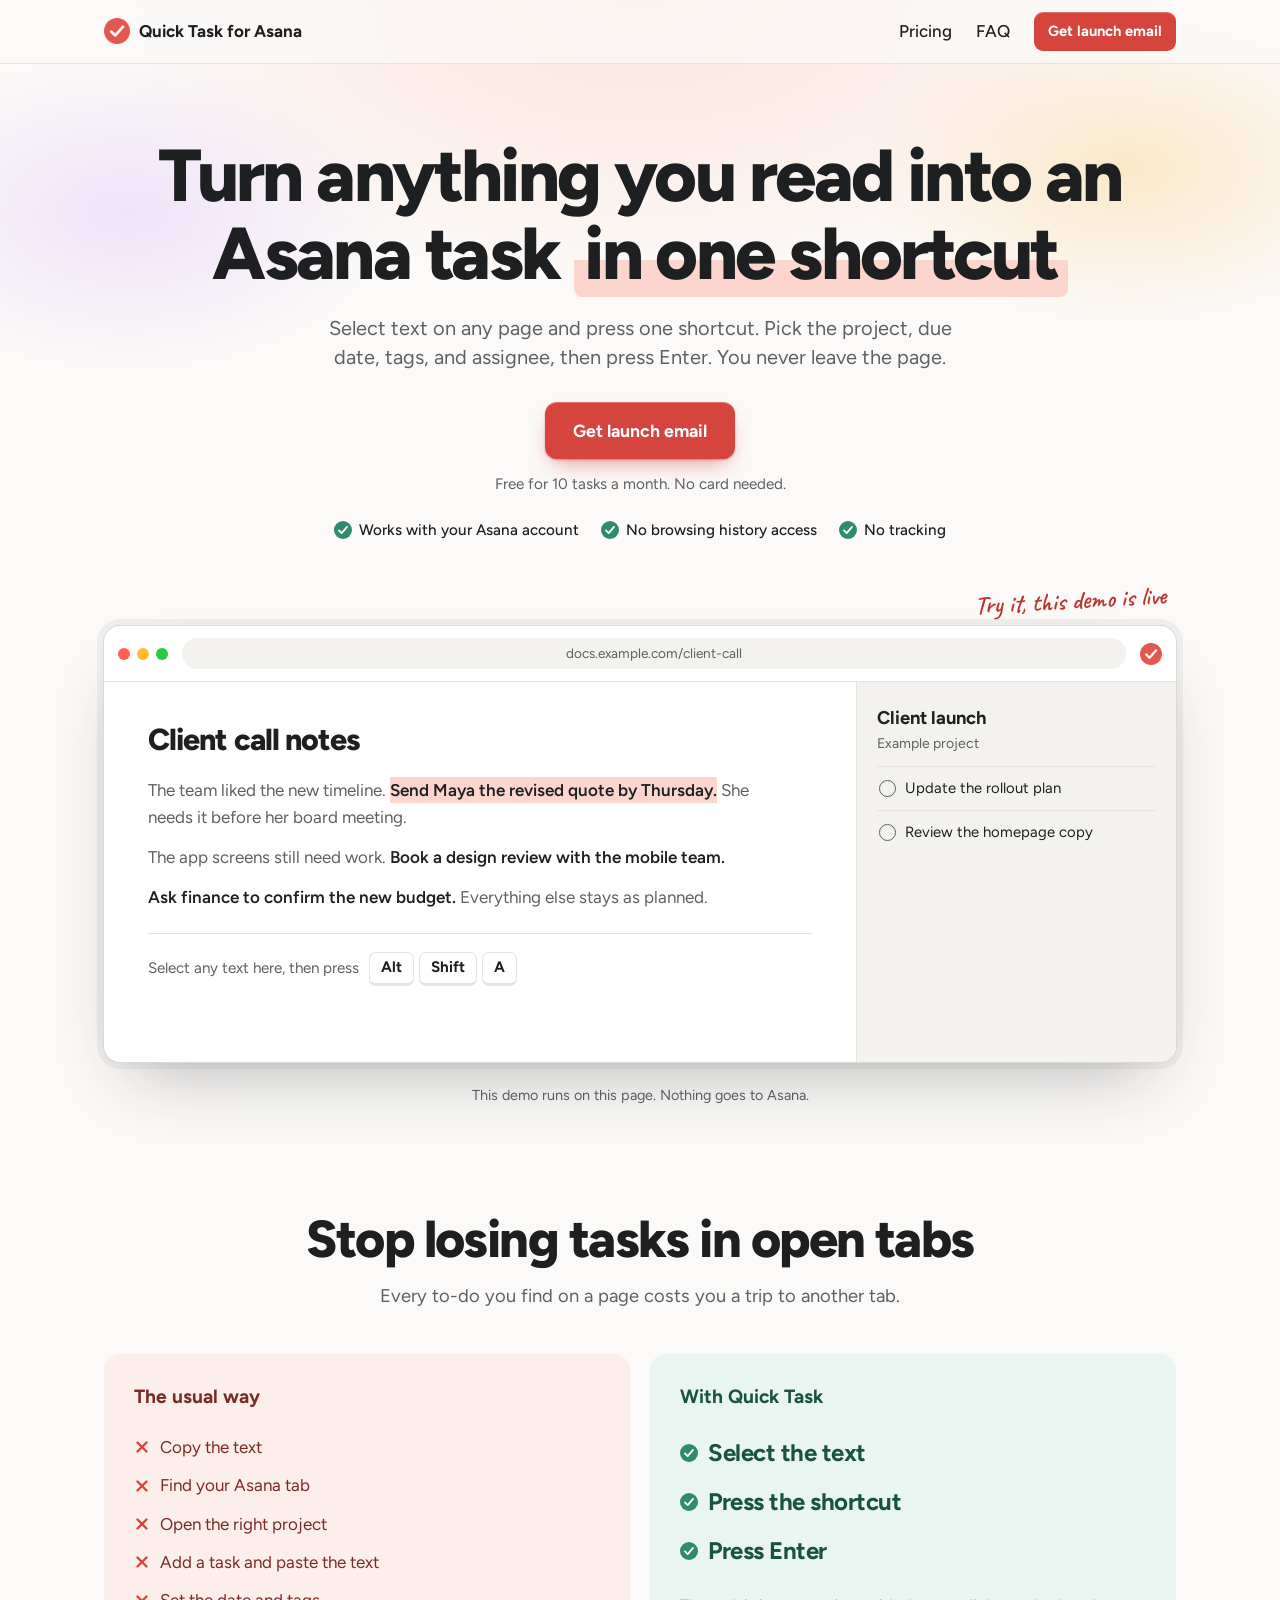
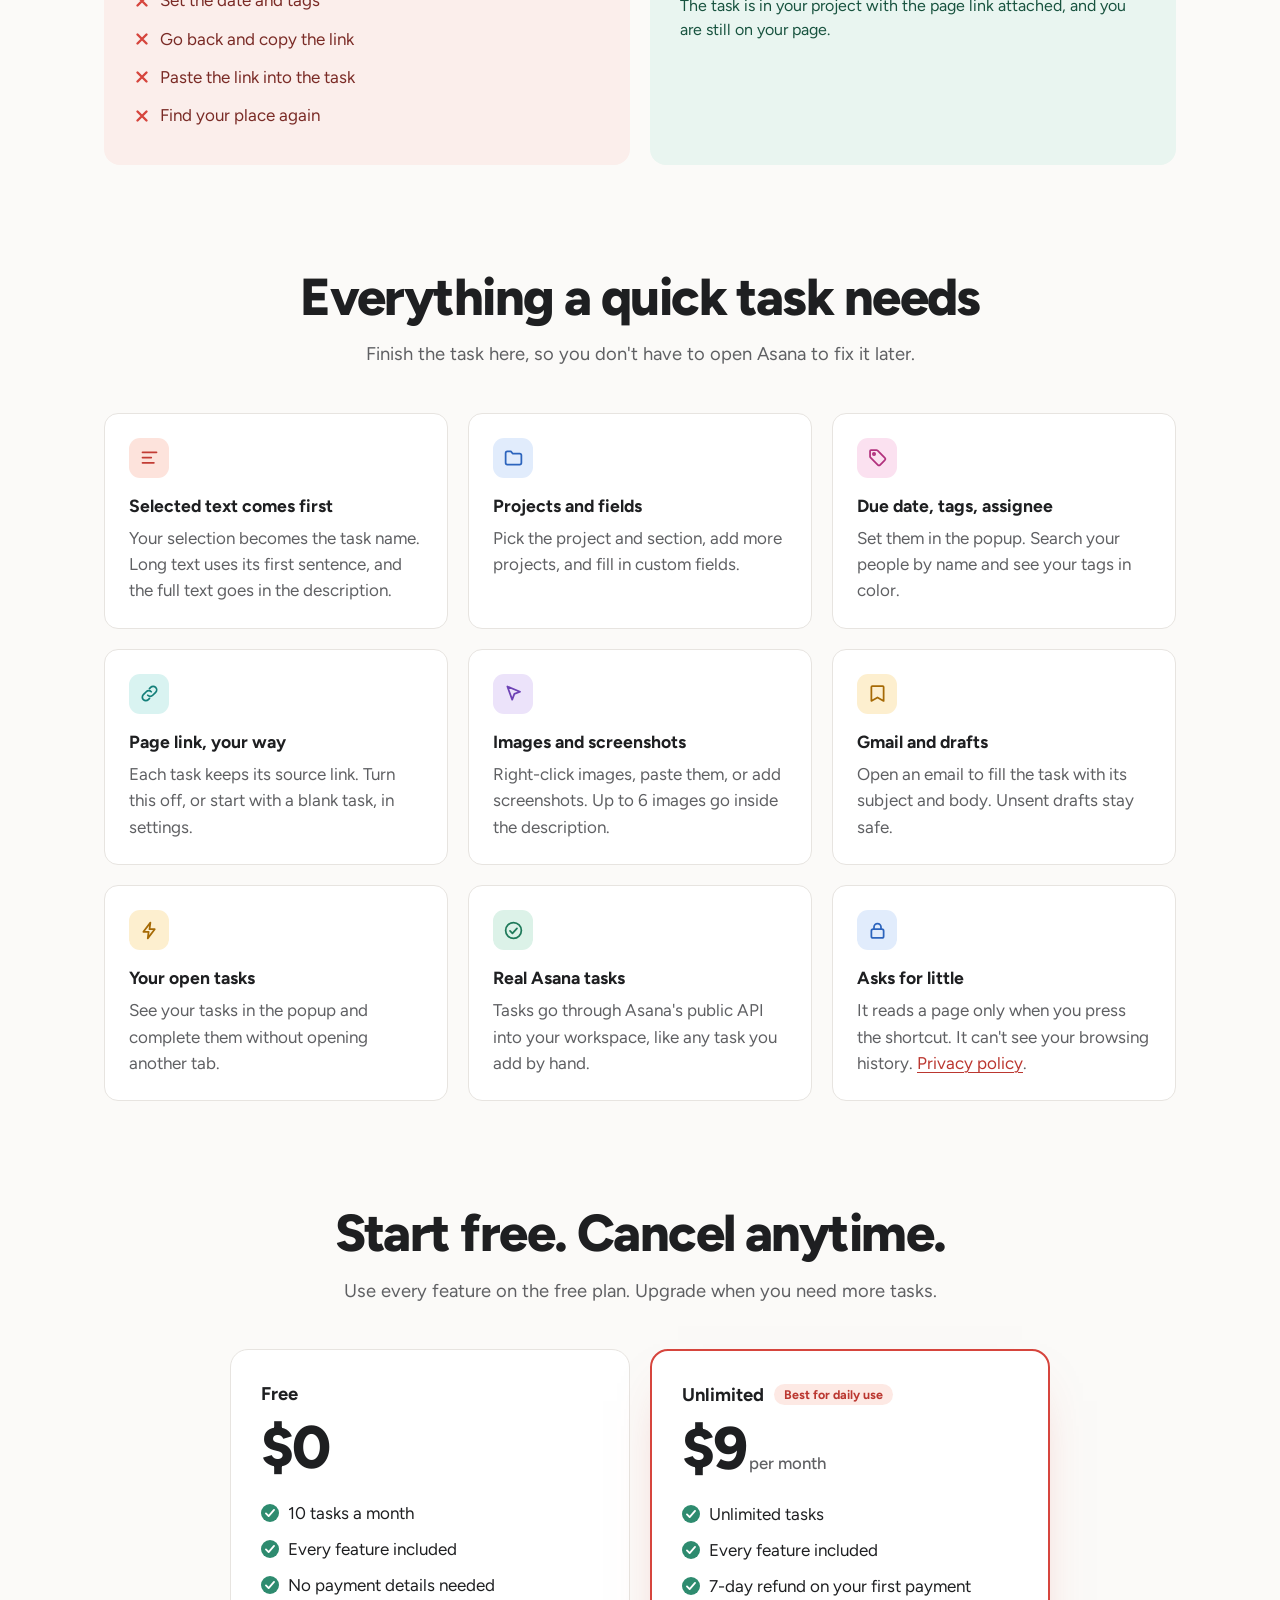
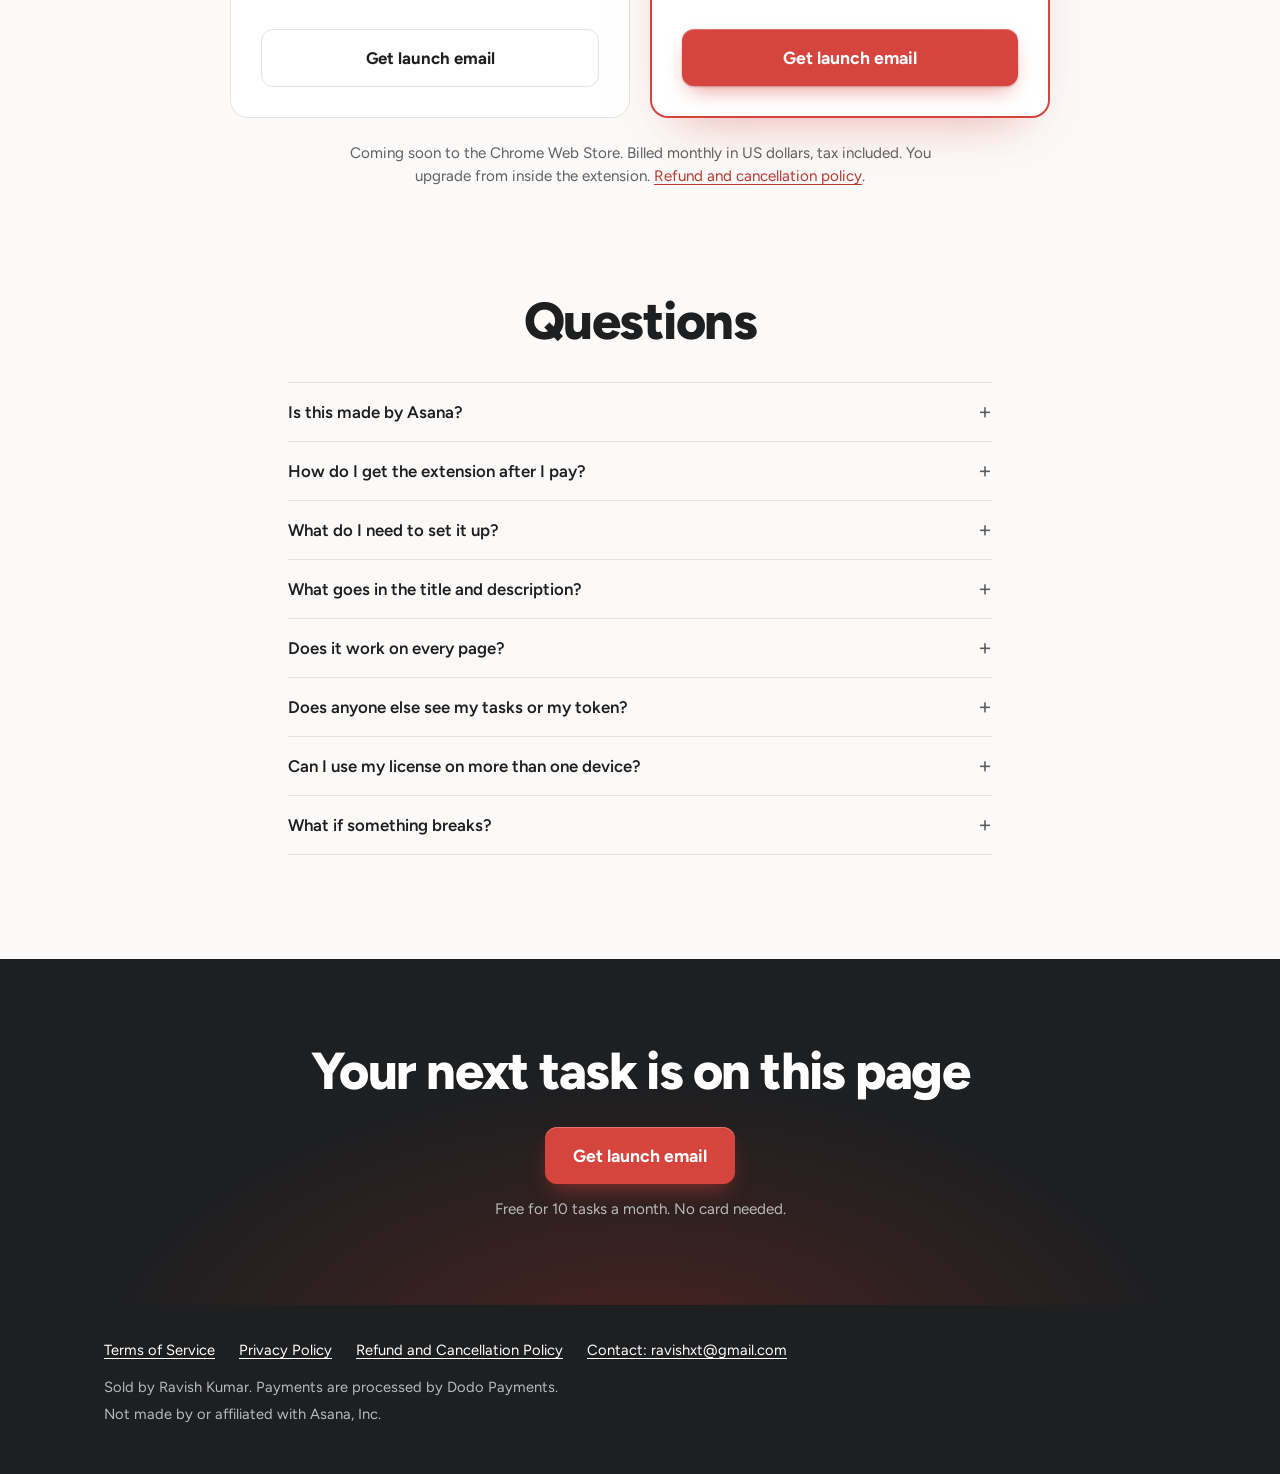
==== index.html @ 92d709a2 "feat: describe multiple images on site" ====
<!doctype html>
<html lang="en">
<head>
  <meta charset="utf-8">
  <meta name="viewport" content="width=device-width, initial-scale=1">
  <title>Quick Task for Asana</title>
  <meta name="description" content="A Chrome extension that turns selected text on any page into an Asana task with project, due date, tags, and assignee. Free for 10 tasks a month, or $9/month for unlimited tasks.">
  <link rel="icon" href="icon.png">
  <link rel="stylesheet" href="site.css">
</head>
<body>
  <svg width="0" height="0" style="position:absolute" aria-hidden="true">
    <symbol id="tick" viewBox="0 0 20 20"><circle cx="10" cy="10" r="10" fill="currentColor"/><path d="M5.5 10.5l3 3 6-7" fill="none" stroke="#fff" stroke-width="2" stroke-linecap="round" stroke-linejoin="round"/></symbol>
    <symbol id="cross" viewBox="0 0 16 16"><path d="M3.5 3.5l9 9m0-9l-9 9" fill="none" stroke="currentColor" stroke-width="2.4" stroke-linecap="round"/></symbol>
    <symbol id="c-text" viewBox="0 0 24 24"><path d="M4 6h16M4 12h10M4 18h13"/></symbol>
    <symbol id="c-folder" viewBox="0 0 24 24"><path d="M3 7a2 2 0 0 1 2-2h4l2 2.500h8a2 2 0 0 1 2 2V18a2 2 0 0 1-2 2H5a2 2 0 0 1-2-2z"/></symbol>
    <symbol id="c-tag" viewBox="0 0 24 24"><path d="M3.5 4.500v6.300c0 .5.2 1 .6 1.400l8.2 8.200a2 2 0 0 0 2.8 0l5.3-5.300a2 2 0 0 0 0-2.800l-8.2-8.200c-.4-.4-.9-.6-1.4-.6H4.500a1 1 0 0 0-1 1z"/><circle cx="8" cy="8" r="1.3"/></symbol>
    <symbol id="c-link" viewBox="0 0 24 24"><path d="M10 14a4 4 0 0 0 5.7 0l3.3-3.300A4 4 0 0 0 13.3 5L12 6.3"/><path d="M14 10a4 4 0 0 0-5.7 0L5 13.300A4 4 0 0 0 10.7 19L12 17.7"/></symbol>
    <symbol id="c-pointer" viewBox="0 0 24 24"><path d="M5 4l5.5 15 2.5-6.500L19.5 10z"/></symbol>
    <symbol id="c-save" viewBox="0 0 24 24"><path d="M6 3.500h12a1 1 0 0 1 1 1v16l-7-4-7 4v-16a1 1 0 0 1 1-1z"/></symbol>
    <symbol id="c-bolt" viewBox="0 0 24 24"><path d="M13 3L5 13.500h6L10 21l8-10.500h-6z"/></symbol>
    <symbol id="c-check" viewBox="0 0 24 24"><circle cx="12" cy="12" r="9"/><path d="M8 12.500l2.8 2.800L16 9.5"/></symbol>
    <symbol id="c-lock" viewBox="0 0 24 24"><rect x="5" y="10.5" width="14" height="10" rx="2"/><path d="M8 10.500V8a4 4 0 0 1 8 0v2.5"/></symbol>
  </svg>

  <div class="nav-bar">
    <header class="wrap top">
      <a class="brand" href="index.html"><img src="icon.png" alt="">Quick Task for Asana</a>
      <nav>
        <a href="#pricing">Pricing</a>
        <a href="#questions">FAQ</a>
        <a class="cta cta-small" href="mailto:ravishxt@gmail.com?subject=Tell%20me%20when%20Quick%20Task%20launches">Get launch email</a>
      </nav>
    </header>
  </div>

  <main>
    <section class="wrap hero">
      <h1>Turn anything you read into an Asana task <mark>in one shortcut</mark></h1>
      <p class="lead">Select text on any page and press one shortcut. Pick the project, due date, tags, and assignee, then press Enter. You never leave the page.</p>
      <a class="cta" href="mailto:ravishxt@gmail.com?subject=Tell%20me%20when%20Quick%20Task%20launches">Get launch email</a>
      <p class="fine">Free for 10 tasks a month. No card needed.</p>
      <ul class="badges">
        <li><svg class="tick"><use href="#tick"/></svg>Works with your Asana account</li>
        <li><svg class="tick"><use href="#tick"/></svg>No browsing history access</li>
        <li><svg class="tick"><use href="#tick"/></svg>No tracking</li>
      </ul>
    </section>

    <section class="wrap stage" aria-label="Interactive demo">
      <p class="note">Try it, this demo is live</p>
      <div class="window">
        <div class="browser-bar">
          <div class="dots"><i></i><i></i><i></i></div>
          <div class="address">docs.example.com/client-call</div>
          <img src="icon.png" alt="">
        </div>

        <div class="split">
          <article class="doc" id="doc">
            <h2>Client call notes</h2>
            <p>The team liked the new timeline. <span class="line">Send Maya the revised quote by Thursday.</span> She needs it before her board meeting.</p>
            <p>The app screens still need work. <span class="line">Book a design review with the mobile team.</span></p>
            <p><span class="line">Ask finance to confirm the new budget.</span> Everything else stays as planned.</p>
            <div class="try">
              <span id="hint">Select any text here, then press</span>
              <button class="keys nudge" id="keys" type="button" aria-label="Press the shortcut">
                <kbd id="alt-key">Option</kbd><kbd>Shift</kbd><kbd>A</kbd>
              </button>
            </div>
          </article>

          <aside class="project">
            <h2>Client launch</h2>
            <p>Example project</p>
            <ul id="tasks">
              <li>Update the rollout plan</li>
              <li>Review the homepage copy</li>
            </ul>
          </aside>
        </div>

        <div class="popup" id="popup" hidden>
          <form id="form">
            <div class="popup-head"><img src="icon.png" alt="" width="16" height="16">New task</div>
            <input id="task" required autocomplete="off" aria-label="Task name">
            <dl class="fields">
              <div><dt>Assignee</dt><dd class="who"><span class="face">RK</span>Me</dd></div>
              <div><dt>Due date</dt><dd>Thursday</dd></div>
              <div><dt>Project</dt><dd>Client launch</dd></div>
              <div><dt>Tags</dt><dd class="tagged"><span class="pill">Follow up</span></dd></div>
            </dl>
            <div class="popup-foot">
              <p class="left" id="left">10 free tasks left</p>
              <button class="create" id="create">Create task</button>
            </div>
          </form>
          <p class="created" id="created" role="status" hidden>Task created</p>
        </div>
      </div>
      <p class="caption">This demo runs on this page. Nothing goes to Asana.</p>
    </section>

    <section class="wrap block">
      <h2 class="title">Stop losing tasks in open tabs</h2>
      <p class="sub">Every to-do you find on a page costs you a trip to another tab.</p>
      <div class="ways">
        <div class="way way-slow">
          <h3>The usual way</h3>
          <ol>
            <li><svg class="cross"><use href="#cross"/></svg>Copy the text</li>
            <li><svg class="cross"><use href="#cross"/></svg>Find your Asana tab</li>
            <li><svg class="cross"><use href="#cross"/></svg>Open the right project</li>
            <li><svg class="cross"><use href="#cross"/></svg>Add a task and paste the text</li>
            <li><svg class="cross"><use href="#cross"/></svg>Set the date and tags</li>
            <li><svg class="cross"><use href="#cross"/></svg>Go back and copy the link</li>
            <li><svg class="cross"><use href="#cross"/></svg>Paste the link into the task</li>
            <li><svg class="cross"><use href="#cross"/></svg>Find your place again</li>
          </ol>
        </div>
        <div class="way way-fast">
          <h3>With Quick Task</h3>
          <ol>
            <li><svg class="tick"><use href="#tick"/></svg>Select the text</li>
            <li><svg class="tick"><use href="#tick"/></svg>Press the shortcut</li>
            <li><svg class="tick"><use href="#tick"/></svg>Press Enter</li>
          </ol>
          <p class="result">The task is in your project with the page link attached, and you are still on your page.</p>
        </div>
      </div>
    </section>

    <section class="wrap block">
      <h2 class="title">Everything a quick task needs</h2>
      <p class="sub">Finish the task here, so you don't have to open Asana to fix it later.</p>
      <div class="grid">
        <div class="card"><span class="ico coral"><svg><use href="#c-text"/></svg></span><h3>Selected text comes first</h3><p>Your selection becomes the task name. Long text uses its first sentence, and the full text goes in the description.</p></div>
        <div class="card"><span class="ico blue"><svg><use href="#c-folder"/></svg></span><h3>Projects and fields</h3><p>Pick the project and section, add more projects, and fill in custom fields.</p></div>
        <div class="card"><span class="ico pink"><svg><use href="#c-tag"/></svg></span><h3>Due date, tags, assignee</h3><p>Set them in the popup. Search your people by name and see your tags in color.</p></div>
        <div class="card"><span class="ico teal"><svg><use href="#c-link"/></svg></span><h3>Page link, your way</h3><p>Each task keeps its source link. Turn this off, or start with a blank task, in settings.</p></div>
        <div class="card"><span class="ico purple"><svg><use href="#c-pointer"/></svg></span><h3>Images and screenshots</h3><p>Right-click images, paste them, or add screenshots. Up to 6 images go inside the description.</p></div>
        <div class="card"><span class="ico amber"><svg><use href="#c-save"/></svg></span><h3>Gmail and drafts</h3><p>Open an email to fill the task with its subject and body. Unsent drafts stay safe.</p></div>
        <div class="card"><span class="ico amber"><svg><use href="#c-bolt"/></svg></span><h3>Your open tasks</h3><p>See your tasks in the popup and complete them without opening another tab.</p></div>
        <div class="card"><span class="ico green"><svg><use href="#c-check"/></svg></span><h3>Real Asana tasks</h3><p>Tasks go through Asana's public API into your workspace, like any task you add by hand.</p></div>
        <div class="card"><span class="ico blue"><svg><use href="#c-lock"/></svg></span><h3>Asks for little</h3><p>It reads a page only when you press the shortcut. It can't see your browsing history. <a href="privacy.html">Privacy policy</a>.</p></div>
      </div>
    </section>

    <section class="wrap block" id="pricing">
      <h2 class="title">Start free. Cancel anytime.</h2>
      <p class="sub">Use every feature on the free plan. Upgrade when you need more tasks.</p>
      <div class="plans">
        <div class="plan">
          <h3>Free</h3>
          <p class="price">$0</p>
          <ul>
            <li><svg class="tick"><use href="#tick"/></svg>10 tasks a month</li>
            <li><svg class="tick"><use href="#tick"/></svg>Every feature included</li>
            <li><svg class="tick"><use href="#tick"/></svg>No payment details needed</li>
          </ul>
          <a class="ghost" href="mailto:ravishxt@gmail.com?subject=Tell%20me%20when%20Quick%20Task%20launches">Get launch email</a>
        </div>
        <div class="plan plan-paid">
          <h3>Unlimited<span class="badge">Best for daily use</span></h3>
          <p class="price">$9<small> per month</small></p>
          <ul>
            <li><svg class="tick"><use href="#tick"/></svg>Unlimited tasks</li>
            <li><svg class="tick"><use href="#tick"/></svg>Every feature included</li>
            <li><svg class="tick"><use href="#tick"/></svg>7-day refund on your first payment</li>
          </ul>
          <a class="cta" href="mailto:ravishxt@gmail.com?subject=Tell%20me%20when%20Quick%20Task%20launches">Get launch email</a>
        </div>
      </div>
      <p class="pricing-note">Coming soon to the Chrome Web Store. Billed monthly in US dollars, tax included. You upgrade from inside the extension. <a href="refund.html">Refund and cancellation policy</a>.</p>
    </section>

    <section class="wrap block" id="questions">
      <h2 class="title">Questions</h2>
      <div class="faq">
        <details>
          <summary>Is this made by Asana?</summary>
          <p>No. Quick Task for Asana is an independent product by Ravish Kumar. It is not made by or affiliated with Asana, Inc. It connects to your Asana account through Asana's public API.</p>
        </details>
        <details>
          <summary>How do I get the extension after I pay?</summary>
          <p>Install the extension from the Chrome Web Store first. After you pay, Dodo Payments sends a license key to your email. Paste it into the extension settings to unlock unlimited tasks.</p>
        </details>
        <details>
          <summary>What do I need to set it up?</summary>
          <p>Chrome 127 or later, or another Chromium browser such as Brave, and an Asana account. A setup page opens after you install. You create an Asana personal access token once and paste it there.</p>
        </details>
        <details>
          <summary>What goes in the title and description?</summary>
          <p>Selected text becomes the title. If it is long, the title is its first sentence or line, and the full text goes in the description with the page link. If nothing is selected, the title is the page title. You can edit everything before you save, or change this in settings.</p>
        </details>
        <details>
          <summary>Does it work on every page?</summary>
          <p>It works on most pages. Some apps, such as Google Docs, draw text in a way the extension cannot read. In these apps, the page title becomes the task name, and you can edit it before you save.</p>
        </details>
        <details>
          <summary>Does anyone else see my tasks or my token?</summary>
          <p>No. Your task details and token go straight from your browser to Asana. The developer never receives them. The token is encrypted in your browser, and you can revoke it in Asana at any time.</p>
        </details>
        <details>
          <summary>Can I use my license on more than one device?</summary>
          <p>Yes. One license is for one person, on up to 2 browsers. You can remove it from a browser in settings to free a slot. Please don't share your key with other people.</p>
        </details>
        <details>
          <summary>What if something breaks?</summary>
          <p>Email <a href="mailto:ravishxt@gmail.com">ravishxt@gmail.com</a>. A real person replies within 2 business days.</p>
        </details>
      </div>
    </section>

    <section class="closing">
      <div class="wrap">
        <h2 class="title">Your next task is on this page</h2>
        <a class="cta" href="mailto:ravishxt@gmail.com?subject=Tell%20me%20when%20Quick%20Task%20launches">Get launch email</a>
        <p class="fine">Free for 10 tasks a month. No card needed.</p>
      </div>
    </section>
  </main>

  <footer class="foot">
    <div class="wrap">
      <ul>
        <li><a href="terms.html">Terms of Service</a></li>
        <li><a href="privacy.html">Privacy Policy</a></li>
        <li><a href="refund.html">Refund and Cancellation Policy</a></li>
        <li><a href="mailto:ravishxt@gmail.com">Contact: ravishxt@gmail.com</a></li>
      </ul>
      <p>Sold by Ravish Kumar. Payments are processed by Dodo Payments.</p>
      <p>Not made by or affiliated with Asana, Inc.</p>
    </div>
  </footer>

  <script src="demo.js"></script>
</body>
</html>
---- site.css ----
@font-face {
  font-family: "Figtree";
  src: url("fonts/figtree-latin-wght-normal.woff2") format("woff2");
  font-weight: 300 900;
  font-display: swap;
}

@font-face {
  font-family: "Caveat";
  src: url("fonts/caveat-latin-wght-normal.woff2") format("woff2");
  font-weight: 400 700;
  font-display: swap;
}

:root {
  color-scheme: light;
  --coral: #d6453d;
  --coral-deep: #bb3730;
  --peach: #fde9e4;
  --select: #fcd5cd;
  --ink: #1e1f21;
  --muted: #5f6063;
  --paper: #fbfaf8;
  --tint: #f4f2ef;
  --line: #e7e4e0;
  --ok: #2e8b6f;
  --out: cubic-bezier(0.23, 1, 0.32, 1);
}

* { box-sizing: border-box; }

html { scroll-behavior: smooth; scroll-padding-top: 72px; }

body {
  margin: 0;
  background: var(--paper);
  color: var(--ink);
  font: 400 17px/1.55 "Figtree", system-ui, sans-serif;
}

a { color: var(--coral-deep); text-underline-offset: 3px; }
a:focus-visible, button:focus-visible, summary:focus-visible, input:focus-visible {
  outline: 2px solid var(--coral);
  outline-offset: 2px;
}

.wrap { max-width: 1120px; margin: 0 auto; padding-inline: 24px; }

/* Header */
.nav-bar { position: sticky; top: 0; z-index: 5; border-bottom: 1px solid var(--line); background: rgb(251 250 248 / 0.88); backdrop-filter: blur(10px); }
.top { display: flex; align-items: center; justify-content: space-between; gap: 16px; padding-block: 12px; }
.brand { display: flex; align-items: center; gap: 9px; color: inherit; font-weight: 700; text-decoration: none; white-space: nowrap; }
.brand img { width: 26px; height: 26px; }
.top nav { display: flex; align-items: center; gap: 24px; }
.top nav a:not(.cta) { color: var(--ink); font-weight: 500; text-decoration: none; }

/* Buttons */
.cta {
  display: inline-block;
  padding: 15px 28px;
  border-radius: 12px;
  background: var(--coral);
  box-shadow: inset 0 1px 0 rgb(255 255 255 / 0.25), 0 1px 2px rgb(120 30 25 / 0.35), 0 10px 22px -8px rgb(214 69 61 / 0.6);
  color: #ffffff;
  font-size: 1.1rem;
  font-weight: 700;
  text-decoration: none;
  white-space: nowrap;
  transition: transform 0.16s var(--out), background 0.16s var(--out);
}
.cta:hover { background: var(--coral-deep); }
.cta:active { transform: scale(0.97); }
.cta-small { padding: 8px 14px; border-radius: 9px; font-size: 0.92rem; box-shadow: inset 0 1px 0 rgb(255 255 255 / 0.25); }

/* Hero */
.hero { padding-block: 72px 44px; text-align: center; }
.hero h1 {
  max-width: 15em;
  margin: 0 auto;
  font-size: clamp(2.6rem, 6.3vw, 4.6rem);
  font-weight: 800;
  line-height: 1.06;
  letter-spacing: -0.035em;
}
.hero h1 mark {
  padding: 0 0.14em;
  border-radius: 8px;
  background: linear-gradient(transparent 58%, var(--select) 58%);
  color: inherit;
  box-decoration-break: clone;
  -webkit-box-decoration-break: clone;
}
.lead { max-width: 33em; margin: 22px auto 30px; color: var(--muted); font-size: 1.25rem; line-height: 1.45; }
.fine { margin: 14px 0 0; color: var(--muted); font-size: 0.95rem; }
.badges { display: flex; flex-wrap: wrap; justify-content: center; gap: 8px 22px; margin: 22px 0 0; padding: 0; list-style: none; font-size: 0.95rem; font-weight: 500; }
.badges li { display: flex; align-items: center; gap: 7px; }

.tick { flex: none; width: 18px; height: 18px; color: var(--ok); }

/* Demo */
.stage { position: relative; margin-top: 40px; }
.note {
  position: absolute;
  top: -38px;
  right: 34px;
  margin: 0;
  color: var(--coral-deep);
  font: 600 1.6rem/1 "Caveat", cursive;
  transform: rotate(-3deg);
}
.window {
  position: relative;
  border-radius: 16px;
  background: #ffffff;
  box-shadow: 0 0 0 7px rgb(30 31 33 / 0.05), 0 0 0 1px var(--line), 0 34px 70px -28px rgb(30 31 33 / 0.32);
}
.browser-bar { display: flex; align-items: center; gap: 14px; padding: 12px 14px; border-bottom: 1px solid var(--line); }
.dots { display: flex; gap: 7px; }
.dots i { width: 12px; height: 12px; border-radius: 50%; background: var(--line); }
.dots i:nth-child(1) { background: #ff5f57; }
.dots i:nth-child(2) { background: #febc2e; }
.dots i:nth-child(3) { background: #28c840; }
.address { flex: 1; min-width: 0; padding: 5px 14px; border-radius: 99px; background: var(--tint); color: var(--muted); font-size: 0.85rem; text-align: center; white-space: nowrap; overflow: hidden; text-overflow: ellipsis; }
.browser-bar img { width: 22px; height: 22px; }

.split { display: grid; grid-template-columns: minmax(0, 1fr) 320px; min-height: 380px; }
.doc { padding: 34px 44px 28px; }
.doc h2 { margin: 0 0 14px; font-size: 1.9rem; font-weight: 800; letter-spacing: -0.03em; }
.doc p { max-width: 36em; margin: 0 0 14px; color: var(--muted); }
.doc ::selection { background: var(--select); color: var(--ink); }
.line { color: var(--ink); font-weight: 600; cursor: text; }
.line.saved { text-decoration: line-through; text-decoration-color: var(--muted); }

.try { display: flex; flex-wrap: wrap; align-items: center; gap: 10px; margin-top: 22px; padding-top: 18px; border-top: 1px solid var(--line); color: var(--muted); font-size: 0.95rem; }
.keys { display: flex; gap: 5px; padding: 0; border: 0; background: none; cursor: pointer; transition: transform 0.16s var(--out); }
.keys:active { transform: scale(0.97); }
.keys kbd {
  padding: 5px 11px;
  border: 1px solid var(--line);
  border-bottom-width: 3px;
  border-radius: 7px;
  background: #ffffff;
  color: var(--ink);
  font: 700 0.95rem/1.3 "Figtree", system-ui, sans-serif;
}

.project { padding: 22px 20px; border-left: 1px solid var(--line); border-bottom-right-radius: 16px; background: var(--tint); }
.project h2 { margin: 0; font-size: 1.15rem; font-weight: 700; }
.project > p { margin: 0 0 12px; color: var(--muted); font-size: 0.875rem; }
.project ul { margin: 0; padding: 0; list-style: none; }
.project li { position: relative; padding: 11px 0 11px 28px; border-top: 1px solid var(--line); font-size: 0.93rem; line-height: 1.35; overflow-wrap: anywhere; }
.project li::before { content: ""; position: absolute; left: 2px; top: 13px; width: 15px; height: 15px; border: 1.5px solid var(--muted); border-radius: 50%; }
.project li small { display: block; color: var(--coral-deep); font-size: 0.8rem; font-weight: 600; }
.project li.new { animation: land 0.32s var(--out), glow 1.6s 0.2s ease-out; }

.popup {
  position: absolute;
  top: 56px;
  right: 10px;
  z-index: 2;
  width: min(340px, calc(100% - 20px));
  padding: 16px;
  border-radius: 12px;
  background: #ffffff;
  box-shadow: 0 0 0 1px rgb(30 31 33 / 0.1), 0 20px 40px -10px rgb(30 31 33 / 0.35);
  font-size: 0.875rem;
  transform-origin: top right;
  animation: open 0.18s var(--out);
}
.popup[hidden] { display: none; }
.popup-head { display: flex; align-items: center; gap: 8px; margin-bottom: 6px; color: var(--muted); font-size: 0.8rem; font-weight: 500; }
.popup #task { display: block; width: 100%; margin-bottom: 12px; padding: 3px 0; border: 0; background: none; color: var(--ink); font: 650 1.15rem/1.3 "Figtree", system-ui, sans-serif; letter-spacing: -0.02em; text-overflow: ellipsis; }
.popup #task:focus-visible { outline: 0; }
.fields { display: grid; grid-template-columns: 1fr 1fr; gap: 10px; margin: 0 0 12px; }
.fields dt { color: var(--muted); font-size: 0.78rem; font-weight: 500; }
.fields dd { margin: 2px 0 0; padding: 6px 9px; border: 1px solid var(--line); border-radius: 8px; white-space: nowrap; overflow: hidden; text-overflow: ellipsis; }
.who { display: flex; align-items: center; gap: 7px; }
.face { display: grid; place-items: center; width: 20px; height: 20px; border-radius: 50%; background: var(--coral); color: #ffffff; font-size: 0.6rem; font-weight: 700; }
.fields .tagged { padding-block: 5px; }
.pill { padding: 2px 9px; border-radius: 99px; background: #f6dcee; color: #94276a; font-size: 0.78rem; font-weight: 600; }
.popup-foot { display: flex; align-items: center; justify-content: space-between; gap: 10px; }
.popup .left { margin: 0; color: var(--muted); font-size: 0.8rem; }
.popup .create { flex: none; padding: 9px 14px; border: 0; border-radius: 8px; background: var(--coral); color: #ffffff; font: inherit; font-weight: 700; cursor: pointer; transition: transform 0.16s var(--out); }
.popup .create:active { transform: scale(0.97); }
.created { margin: 0; color: var(--ok); font-size: 1rem; font-weight: 700; text-align: center; }

.caption { margin: 22px 0 0; color: var(--muted); font-size: 0.9rem; text-align: center; }

@keyframes open { from { opacity: 0; transform: scale(0.96); } }
@keyframes land { from { opacity: 0; transform: translateY(-10px); } }
@keyframes glow { from { background: var(--select); } }

/* Sections */
.block { padding-block: 104px 0; }
.title {
  max-width: 17em;
  margin: 0 auto 14px;
  font-size: clamp(2.1rem, 4.6vw, 3.25rem);
  font-weight: 800;
  line-height: 1.1;
  letter-spacing: -0.03em;
  text-align: center;
}
.sub { max-width: 34em; margin: 0 auto 44px; color: var(--muted); font-size: 1.15rem; text-align: center; }

.ways { display: grid; grid-template-columns: 1fr 1fr; gap: 20px; }
.way { padding: 28px 30px 30px; border-radius: 16px; }
.way h3 { margin: 0 0 16px; font-size: 1.2rem; font-weight: 700; }
.way ol { margin: 0; padding: 0; list-style: none; }
.way li { display: flex; align-items: center; gap: 10px; padding-block: 6px; }
.way-slow { background: #fbeeeb; color: #7a2b26; }
.way-fast { background: #e9f5f0; color: #18533f; }
.way-fast li { font-size: 1.5rem; font-weight: 700; letter-spacing: -0.02em; }
.way-fast .result { margin: 18px 0 0; font-size: 1rem; }
.cross { flex: none; width: 16px; height: 16px; color: var(--coral); }

.grid { display: grid; grid-template-columns: repeat(3, 1fr); gap: 20px; }
.card { padding: 24px; border: 1px solid var(--line); border-radius: 14px; background: #ffffff; }
.card h3 { margin: 0 0 6px; font-size: 1.1rem; font-weight: 700; }
.card p { margin: 0; color: var(--muted); }

/* Pricing */
.plans { display: grid; grid-template-columns: 1fr 1fr; gap: 20px; max-width: 820px; margin: 0 auto; }
.plan { display: flex; flex-direction: column; padding: 30px; border: 1px solid var(--line); border-radius: 18px; background: #ffffff; }
.plan-paid { border: 2px solid var(--coral); box-shadow: 0 24px 50px -28px rgb(214 69 61 / 0.5); }
.plan h3 { margin: 0; font-size: 1.15rem; font-weight: 700; }
.plan .price { margin: 8px 0 18px; font-size: 3.75rem; font-weight: 800; line-height: 1; letter-spacing: -0.04em; }
.plan .price small { color: var(--muted); font-size: 1.05rem; font-weight: 500; letter-spacing: 0; }
.plan ul { flex: 1; margin: 0 0 24px; padding: 0; list-style: none; }
.plan li { display: flex; gap: 9px; padding-block: 5px; }
.plan li .tick { margin-top: 4px; }
.plan .cta { text-align: center; }
.plan .ghost { display: block; padding: 15px; border: 1px solid var(--line); border-radius: 12px; color: var(--ink); font-size: 1.05rem; font-weight: 700; text-align: center; text-decoration: none; }
.pricing-note { max-width: 40em; margin: 24px auto 0; color: var(--muted); font-size: 0.95rem; text-align: center; }

/* Questions */
.faq { max-width: 44rem; margin: 32px auto 0; }
.faq details { border-top: 1px solid var(--line); }
.faq details:last-child { border-bottom: 1px solid var(--line); }
.faq summary { padding-block: 16px; font-size: 1.05rem; font-weight: 600; cursor: pointer; }
.faq details p { margin: 0 0 18px; color: var(--muted); }

/* Last call */
.closing { margin-top: 104px; padding-block: 84px; background: var(--ink); color: #ffffff; text-align: center; }
.closing .title { margin-bottom: 26px; }
.closing .fine { color: #b9babc; }

/* Polish */
body::before {
  content: "";
  position: absolute;
  inset: 0 0 auto;
  z-index: -1;
  height: 760px;
  background: radial-gradient(60% 55% at 50% 0%, #fde3dc 0%, rgb(253 227 220 / 0) 70%), radial-gradient(30% 30% at 88% 22%, #fbe8c9 0%, rgb(251 232 201 / 0) 70%), radial-gradient(30% 30% at 10% 28%, #efe3f8 0%, rgb(239 227 248 / 0) 70%);
}
.nav-bar { background: rgb(251 250 248 / 0.72); }
.nudge kbd { animation: nudge 2.4s ease-in-out infinite; }
.nudge kbd:nth-child(2) { animation-delay: 0.12s; }
.nudge kbd:nth-child(3) { animation-delay: 0.24s; }
.bit { position: fixed; z-index: 9; width: 8px; height: 8px; border-radius: 2px; pointer-events: none; }

.card { transition: transform 0.2s var(--out), box-shadow 0.2s var(--out), border-color 0.2s var(--out); }
.card:hover { transform: translateY(-3px); border-color: transparent; box-shadow: 0 0 0 1px var(--line), 0 18px 34px -22px rgb(30 31 33 / 0.4); }
.ico { display: grid; place-items: center; width: 40px; height: 40px; margin-bottom: 14px; border-radius: 11px; }
.ico svg { width: 21px; height: 21px; fill: none; stroke: currentColor; stroke-width: 2; stroke-linecap: round; stroke-linejoin: round; }
.ico.coral { background: #fde3dc; color: #c23c34; }
.ico.blue { background: #e1ecfc; color: #2c64bd; }
.ico.pink { background: #fbe1f0; color: #b2317d; }
.ico.teal { background: #d9f3f1; color: #137f79; }
.ico.purple { background: #ece3fa; color: #6d42b5; }
.ico.amber { background: #fdefcf; color: #a66a05; }
.ico.green { background: #dcf2e8; color: #1f7a5a; }

.plan { transition: transform 0.2s var(--out); }
.plan-paid { position: relative; }
.plan-paid:hover { transform: translateY(-3px); }
.badge { margin-left: 10px; padding: 3px 10px; border-radius: 99px; background: var(--peach); color: var(--coral-deep); font-size: 0.78rem; font-weight: 700; vertical-align: 2px; }
.faq summary { transition: color 0.14s var(--out); }
.faq summary:hover { color: var(--coral-deep); }
.closing { background: radial-gradient(60% 120% at 50% 120%, #4a2320 0%, var(--ink) 70%); }

@keyframes nudge { 0%, 70%, 100% { transform: translateY(0); } 80% { transform: translateY(-3px); } }

/* Micro animations */
:root { interpolate-size: allow-keywords; }
.top nav a:not(.cta) { transition: color 0.14s var(--out); }
.top nav a:not(.cta):hover { color: var(--coral-deep); }
.cta { transition: transform 0.16s var(--out), background 0.16s var(--out), box-shadow 0.16s var(--out); }
.cta:hover { transform: translateY(-1px); box-shadow: inset 0 1px 0 rgb(255 255 255 / 0.25), 0 1px 2px rgb(120 30 25 / 0.35), 0 14px 26px -8px rgb(214 69 61 / 0.7); }
.cta:active { transform: scale(0.97); }
.ghost { transition: border-color 0.14s var(--out), background 0.14s var(--out); }
.plan .ghost:hover { border-color: var(--muted); background: var(--tint); }
.ico { transition: transform 0.24s var(--out); }
.card:hover .ico { transform: rotate(-6deg) scale(1.08); }
.way li { transition: transform 0.16s var(--out); }
.way li:hover { transform: translateX(3px); }
.badges .tick, .plan .tick { transition: transform 0.2s var(--out); }
.badges li:hover .tick, .plan li:hover .tick { transform: scale(1.18); }
.keys kbd { transition: transform 0.14s var(--out), border-bottom-width 0.14s var(--out); }
.keys:hover kbd { transform: translateY(1px); }
.popup.leaving { opacity: 0; transform: scale(0.97); transition: opacity 0.12s ease-out, transform 0.12s ease-out; }
.created { animation: open 0.2s var(--out); }
.project li { cursor: pointer; transition: color 0.16s var(--out); }
.project li::before { transition: background 0.16s var(--out), border-color 0.16s var(--out), transform 0.2s var(--out); }
.project li:hover::before { border-color: var(--ok); }
.project li.done { color: var(--muted); text-decoration: line-through; }
.project li.done::before { border-color: var(--ok); background: var(--ok); transform: scale(1.1); }
.faq summary { display: flex; align-items: center; justify-content: space-between; gap: 16px; list-style: none; }
.faq summary::-webkit-details-marker { display: none; }
.faq summary::after { content: "+"; flex: none; color: var(--muted); font-size: 1.4rem; font-weight: 400; line-height: 1; transition: transform 0.2s var(--out), color 0.14s var(--out); }
.faq details[open] summary::after { color: var(--coral); transform: rotate(45deg); }
.faq details::details-content { block-size: 0; overflow: hidden; transition: block-size 0.22s var(--out), content-visibility 0.22s allow-discrete; }
.faq details[open]::details-content { block-size: auto; }

/* Policy pages */
.policy-head { padding-block: 56px 48px; background: var(--peach); }
.policy-head h1 { max-width: 12em; margin: 0; font-size: clamp(2.4rem, 5.6vw, 3.75rem); font-weight: 800; line-height: 1.08; letter-spacing: -0.03em; }
.policy-head p { margin: 14px 0 0; color: var(--muted); }
.policy { max-width: 768px; padding-block: 44px 88px; }
.policy h2 { margin: 32px 0 6px; font-size: 1.15rem; font-weight: 700; }
.policy p { margin: 0 0 12px; }

/* Footer */
.foot { padding-block: 34px 44px; background: var(--ink); color: #b9babc; font-size: 0.92rem; }
.foot a { color: #ffffff; }
.foot ul { display: flex; flex-wrap: wrap; gap: 8px 24px; margin: 0 0 14px; padding: 0; list-style: none; }
.foot p { margin: 0 0 4px; }
.closing + .foot { border-top: 1px solid #36373a; }

@media (max-width: 860px) {
  .wrap { padding-inline: 18px; }
  .hero { padding-block: 48px 8px; }
  .top nav a:not(.cta) { display: none; }
  .note { display: none; }
  .split { grid-template-columns: minmax(0, 1fr); }
  .doc { padding: 24px 20px 20px; }
  .project { border-left: 0; border-top: 1px solid var(--line); border-bottom-left-radius: 16px; }
  .ways, .plans { grid-template-columns: minmax(0, 1fr); }
  .grid { grid-template-columns: minmax(0, 1fr); gap: 12px; }
  .block { padding-top: 76px; }
  .closing { margin-top: 76px; }
}

@media (prefers-reduced-motion: reduce) {
  html { scroll-behavior: auto; }
  *, *::before, *::after { animation: none !important; transition: none !important; }
}
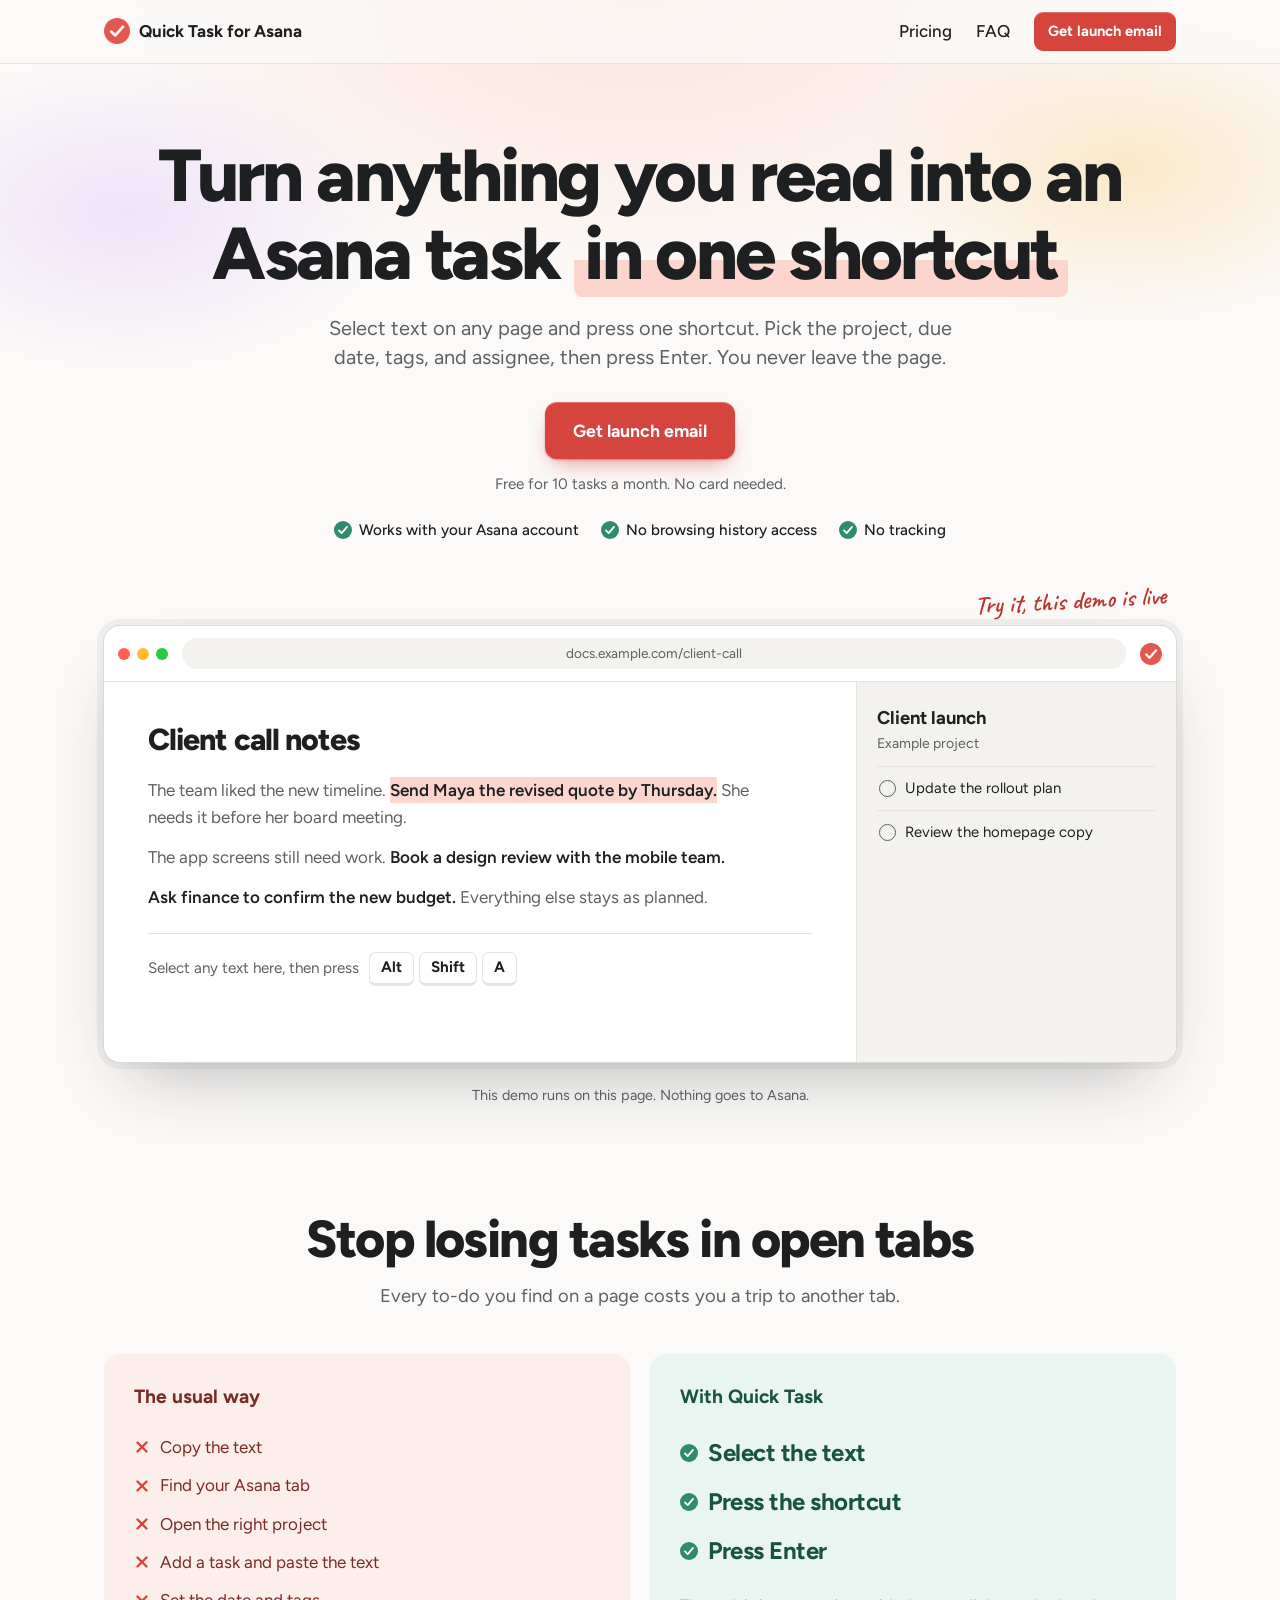
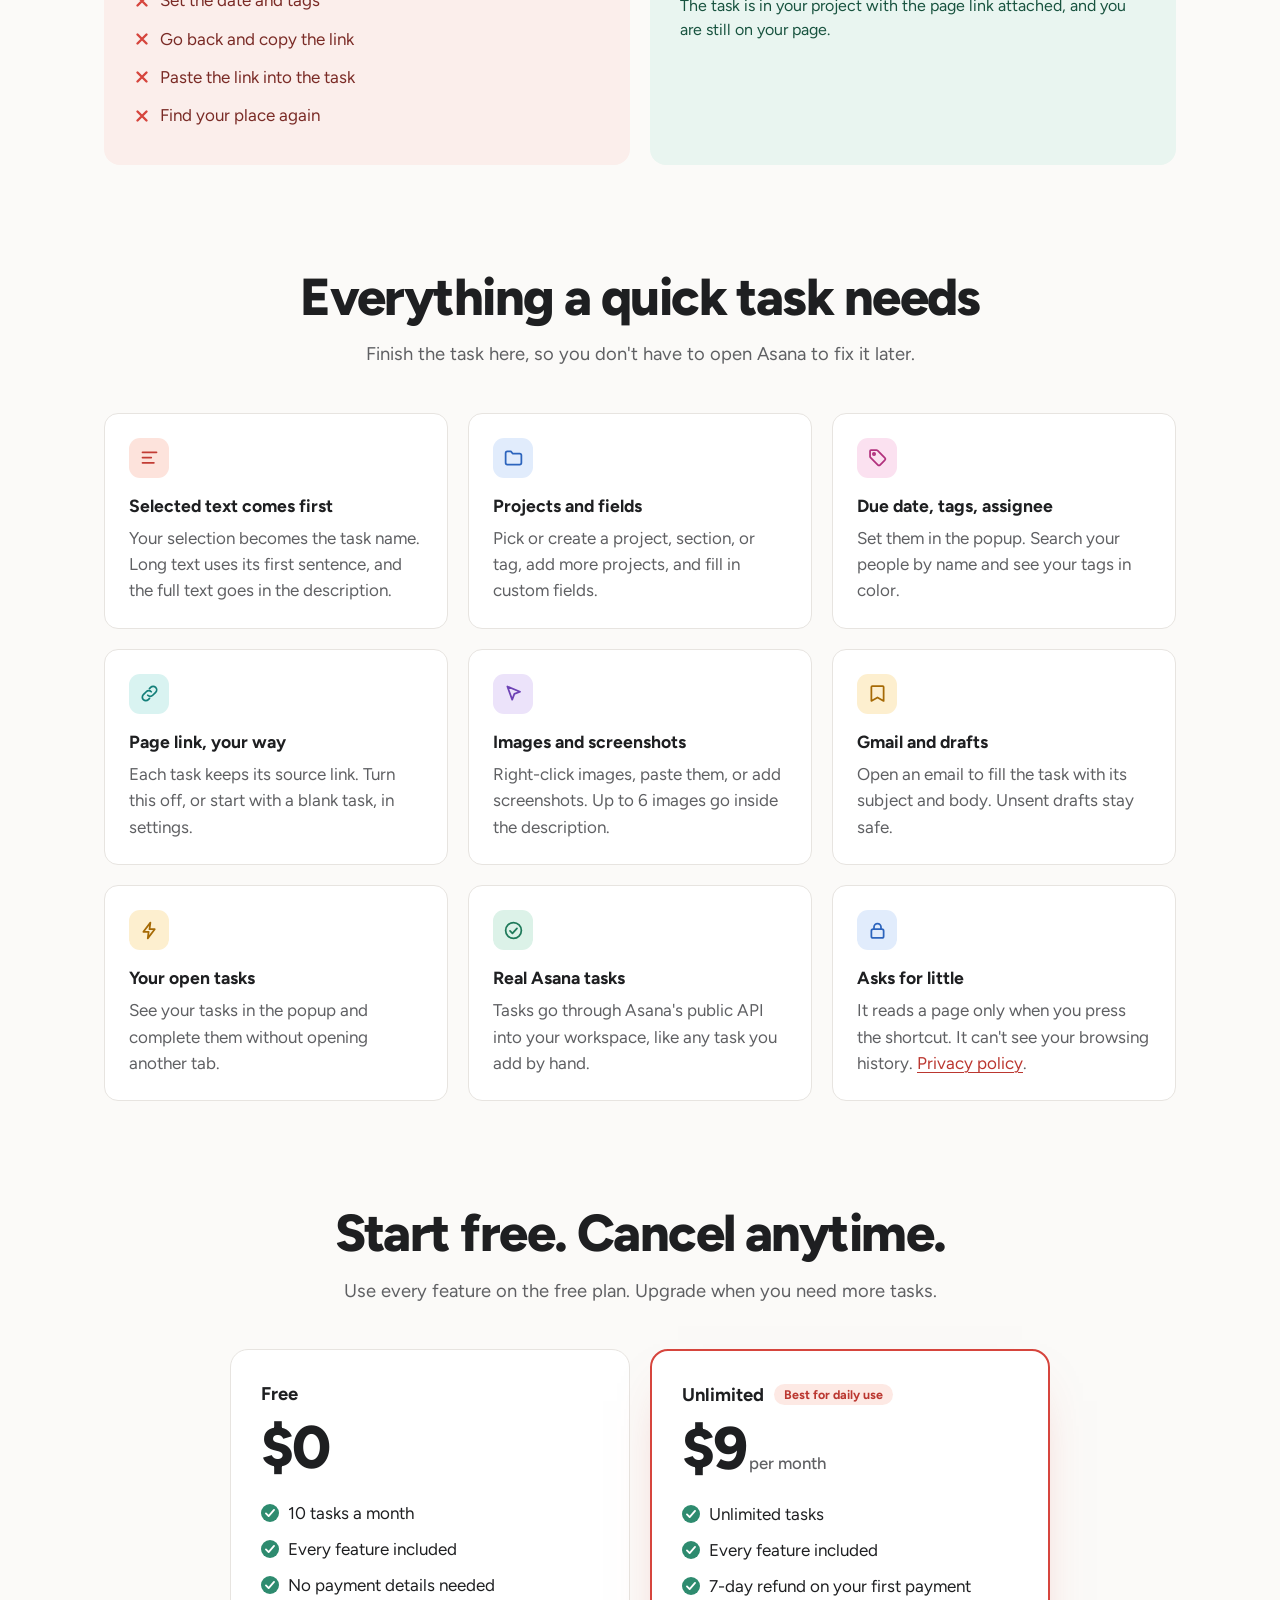
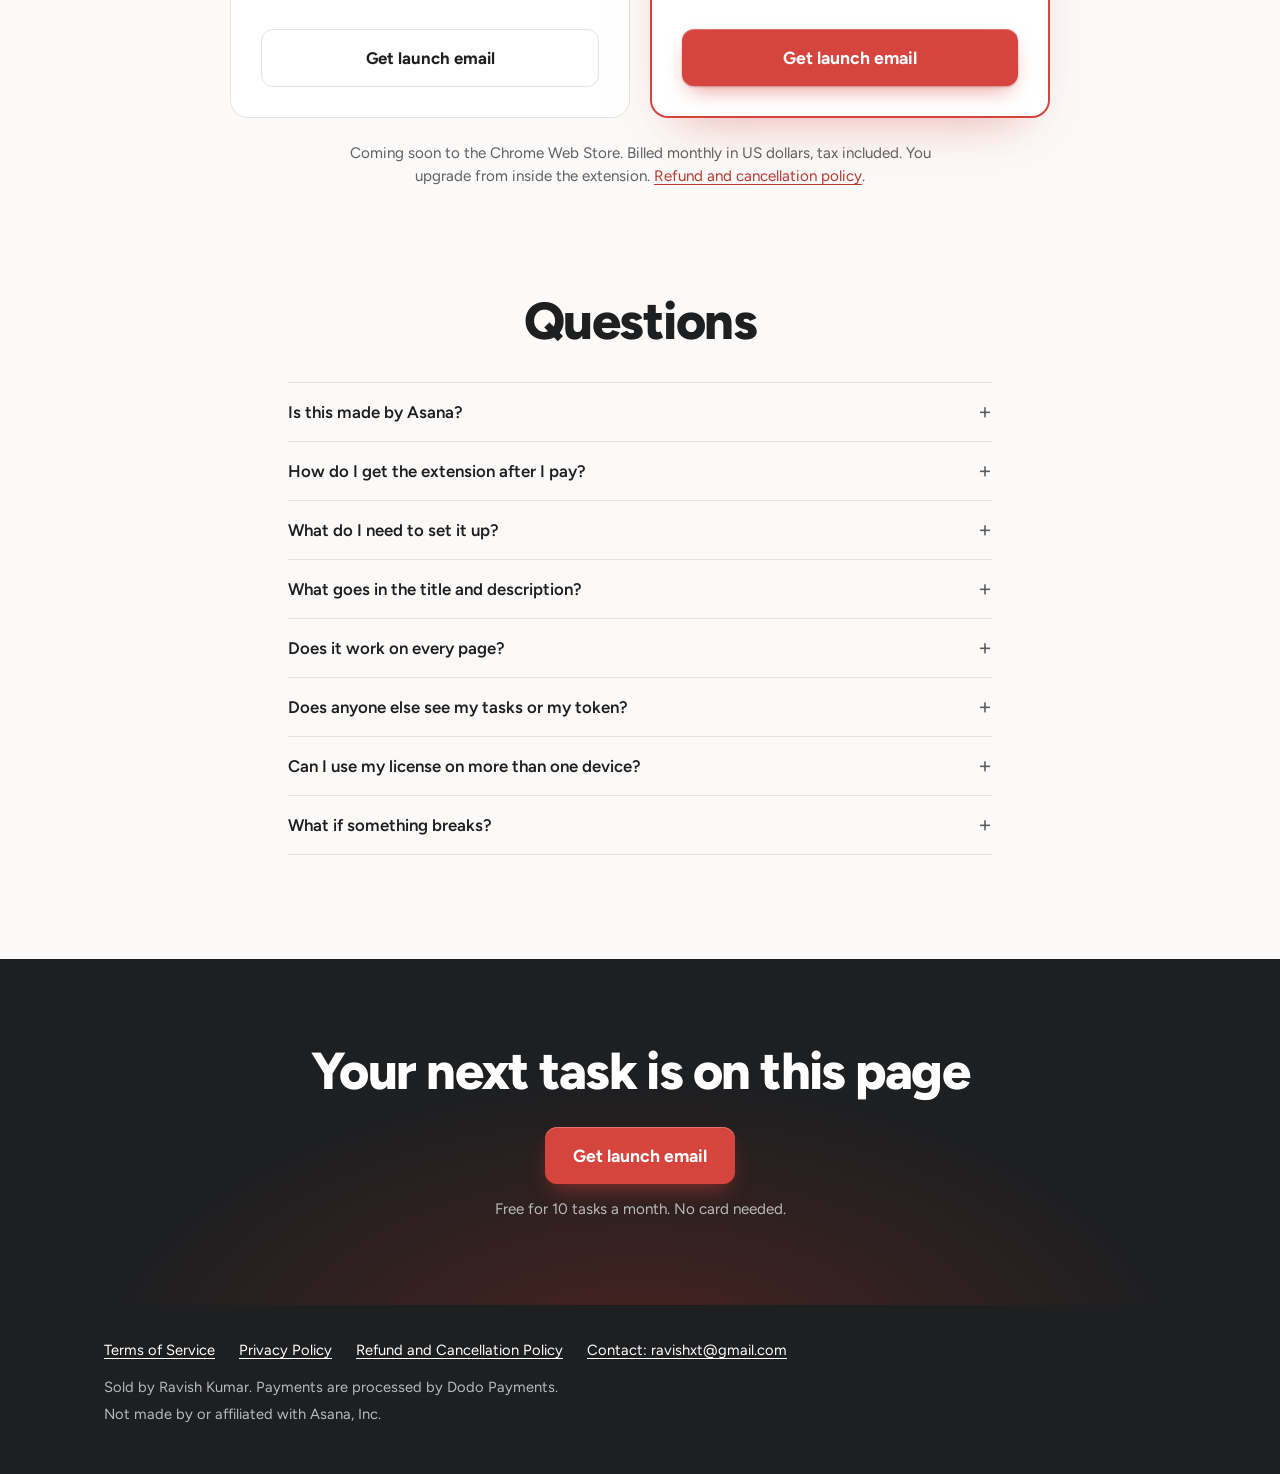
==== commit d7ad48a8: "feat: mention creating tags and projects on site" ====
--- a/index.html
+++ b/index.html
@@ -135,7 +135,7 @@
       <p class="sub">Finish the task here, so you don't have to open Asana to fix it later.</p>
       <div class="grid">
         <div class="card"><span class="ico coral"><svg><use href="#c-text"/></svg></span><h3>Selected text comes first</h3><p>Your selection becomes the task name. Long text uses its first sentence, and the full text goes in the description.</p></div>
-        <div class="card"><span class="ico blue"><svg><use href="#c-folder"/></svg></span><h3>Projects and fields</h3><p>Pick the project and section, add more projects, and fill in custom fields.</p></div>
+        <div class="card"><span class="ico blue"><svg><use href="#c-folder"/></svg></span><h3>Projects and fields</h3><p>Pick or create a project, section, or tag, add more projects, and fill in custom fields.</p></div>
         <div class="card"><span class="ico pink"><svg><use href="#c-tag"/></svg></span><h3>Due date, tags, assignee</h3><p>Set them in the popup. Search your people by name and see your tags in color.</p></div>
         <div class="card"><span class="ico teal"><svg><use href="#c-link"/></svg></span><h3>Page link, your way</h3><p>Each task keeps its source link. Turn this off, or start with a blank task, in settings.</p></div>
         <div class="card"><span class="ico purple"><svg><use href="#c-pointer"/></svg></span><h3>Images and screenshots</h3><p>Right-click images, paste them, or add screenshots. Up to 6 images go inside the description.</p></div>
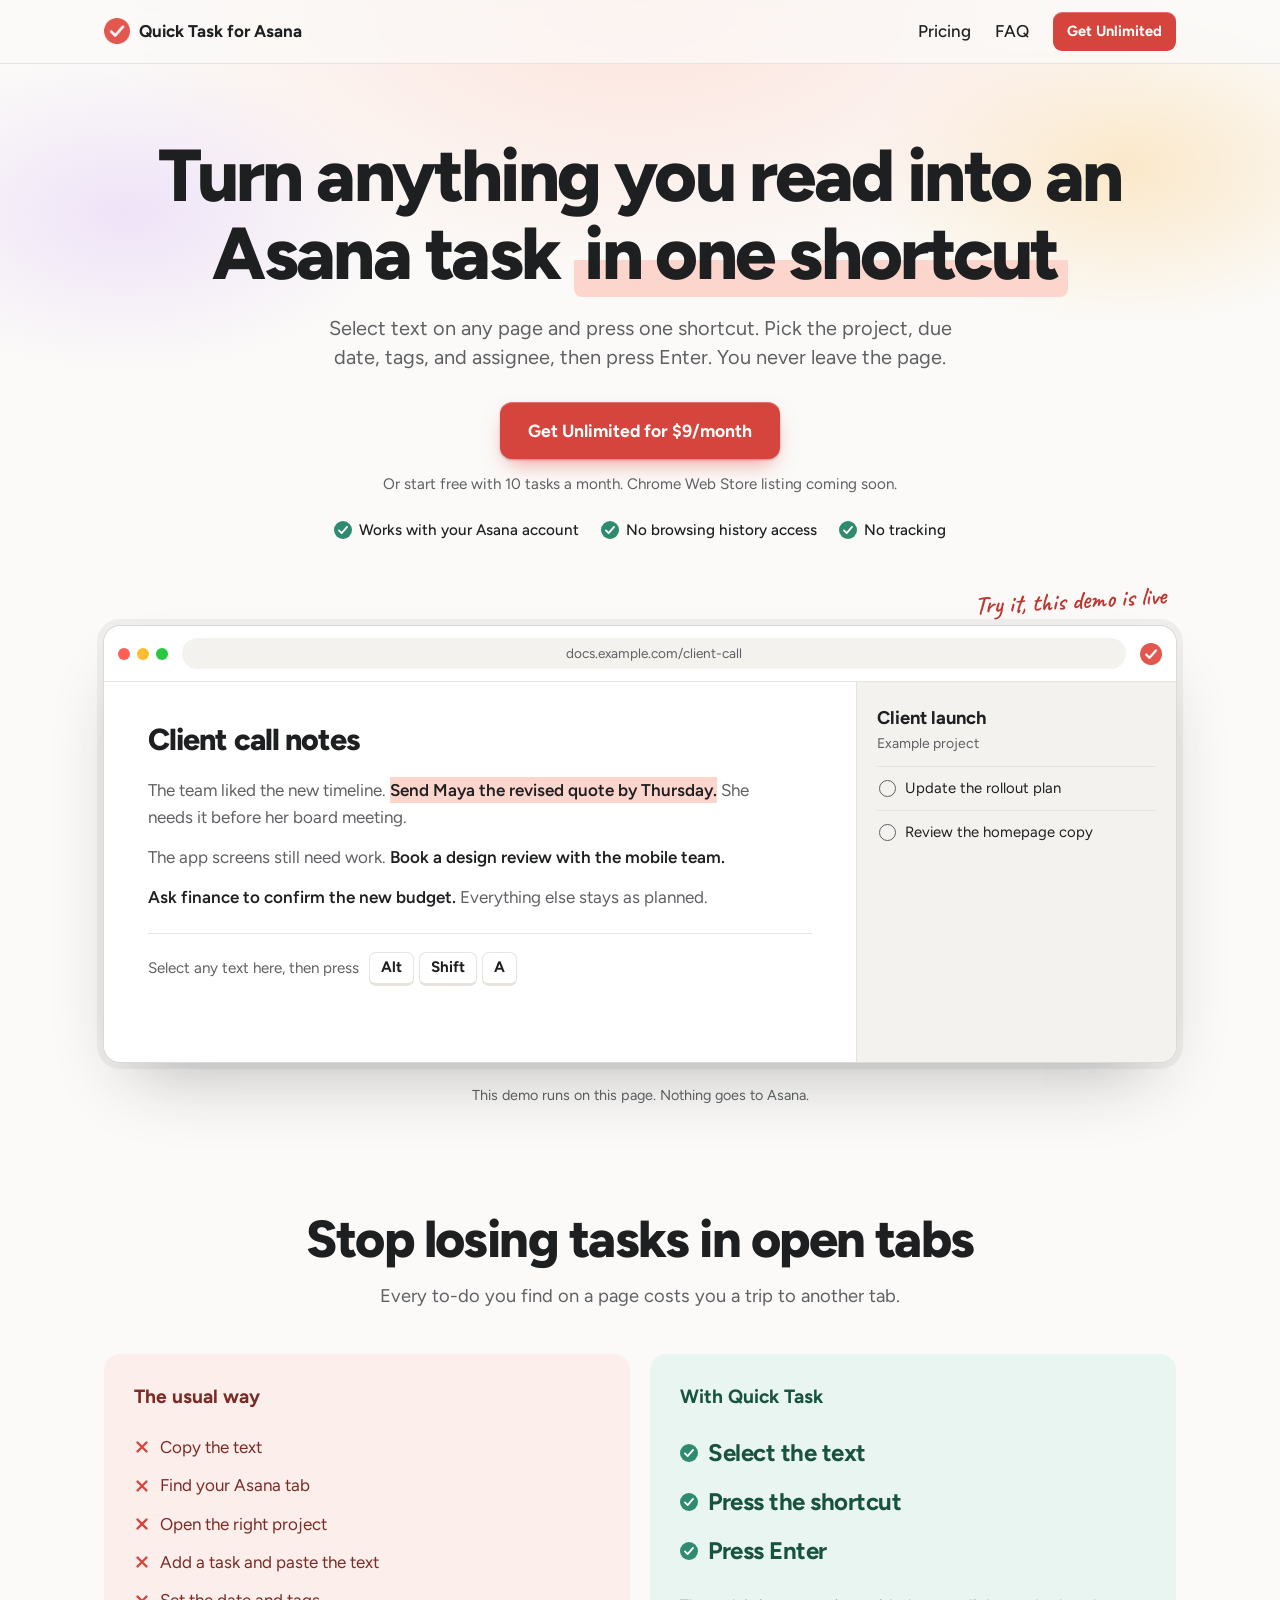
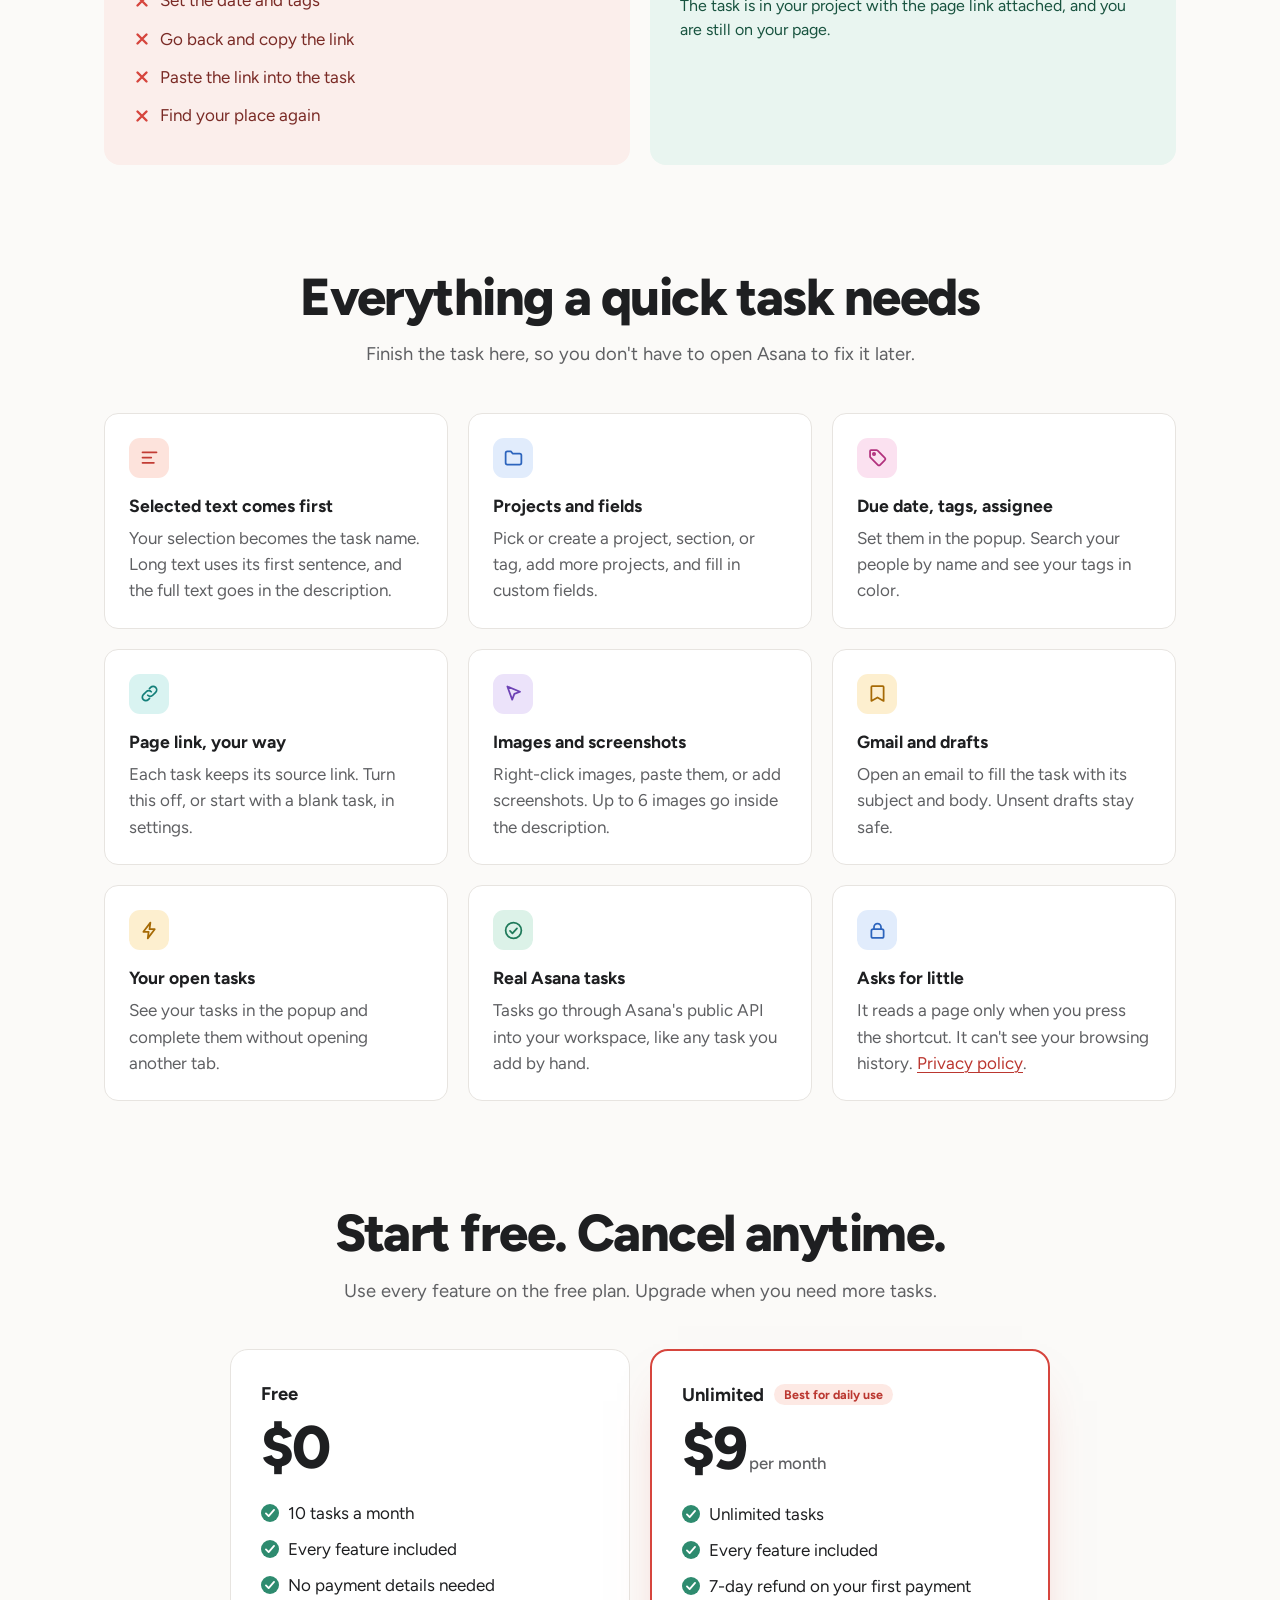
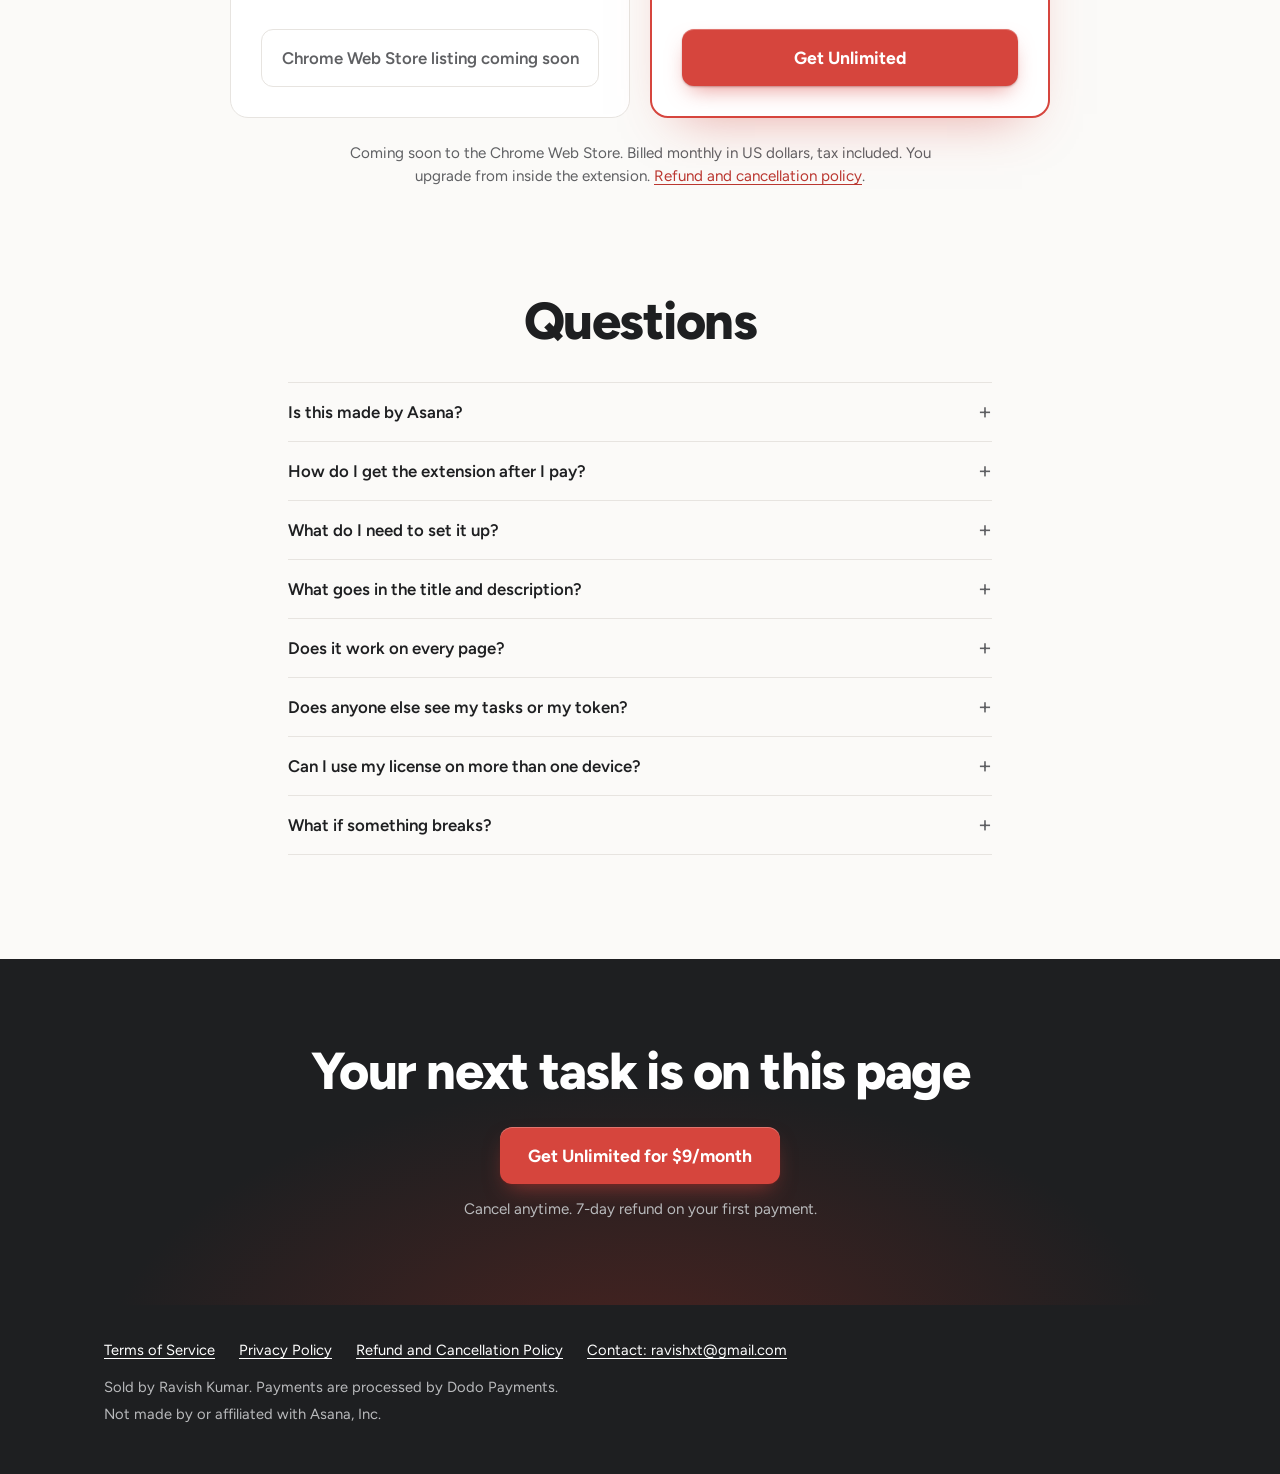
==== commit 117d5c89: "feat: link pricing buttons to checkout" ====
--- a/index.html
+++ b/index.html
@@ -6,6 +6,7 @@
   <title>Quick Task for Asana</title>
   <meta name="description" content="A Chrome extension that turns selected text on any page into an Asana task with project, due date, tags, and assignee. Free for 10 tasks a month, or $9/month for unlimited tasks.">
   <link rel="icon" href="icon.png">
+  <meta name="theme-color" content="#d6453d">
   <link rel="stylesheet" href="site.css">
 </head>
 <body>
@@ -29,7 +30,7 @@
       <nav>
         <a href="#pricing">Pricing</a>
         <a href="#questions">FAQ</a>
-        <a class="cta cta-small" href="mailto:ravishxt@gmail.com?subject=Tell%20me%20when%20Quick%20Task%20launches">Get launch email</a>
+        <a class="cta cta-small" href="https://checkout.dodopayments.com/buy/pdt_0Nr3dTC6SesxPEz8lpzmD?quantity=1&amp;redirect_url=https%3A%2F%2Fquicktask.ravishxt.com%2Fthanks">Get Unlimited</a>
       </nav>
     </header>
   </div>
@@ -38,8 +39,8 @@
     <section class="wrap hero">
       <h1>Turn anything you read into an Asana task <mark>in one shortcut</mark></h1>
       <p class="lead">Select text on any page and press one shortcut. Pick the project, due date, tags, and assignee, then press Enter. You never leave the page.</p>
-      <a class="cta" href="mailto:ravishxt@gmail.com?subject=Tell%20me%20when%20Quick%20Task%20launches">Get launch email</a>
-      <p class="fine">Free for 10 tasks a month. No card needed.</p>
+      <a class="cta" href="https://checkout.dodopayments.com/buy/pdt_0Nr3dTC6SesxPEz8lpzmD?quantity=1&amp;redirect_url=https%3A%2F%2Fquicktask.ravishxt.com%2Fthanks">Get Unlimited for $9/month</a>
+      <p class="fine">Or start free with 10 tasks a month. Chrome Web Store listing coming soon.</p>
       <ul class="badges">
         <li><svg class="tick"><use href="#tick"/></svg>Works with your Asana account</li>
         <li><svg class="tick"><use href="#tick"/></svg>No browsing history access</li>
@@ -158,7 +159,7 @@
             <li><svg class="tick"><use href="#tick"/></svg>Every feature included</li>
             <li><svg class="tick"><use href="#tick"/></svg>No payment details needed</li>
           </ul>
-          <a class="ghost" href="mailto:ravishxt@gmail.com?subject=Tell%20me%20when%20Quick%20Task%20launches">Get launch email</a>
+          <span class="ghost soon">Chrome Web Store listing coming soon</span>
         </div>
         <div class="plan plan-paid">
           <h3>Unlimited<span class="badge">Best for daily use</span></h3>
@@ -168,7 +169,7 @@
             <li><svg class="tick"><use href="#tick"/></svg>Every feature included</li>
             <li><svg class="tick"><use href="#tick"/></svg>7-day refund on your first payment</li>
           </ul>
-          <a class="cta" href="mailto:ravishxt@gmail.com?subject=Tell%20me%20when%20Quick%20Task%20launches">Get launch email</a>
+          <a class="cta" href="https://checkout.dodopayments.com/buy/pdt_0Nr3dTC6SesxPEz8lpzmD?quantity=1&amp;redirect_url=https%3A%2F%2Fquicktask.ravishxt.com%2Fthanks">Get Unlimited</a>
         </div>
       </div>
       <p class="pricing-note">Coming soon to the Chrome Web Store. Billed monthly in US dollars, tax included. You upgrade from inside the extension. <a href="refund.html">Refund and cancellation policy</a>.</p>
@@ -215,8 +216,8 @@
     <section class="closing">
       <div class="wrap">
         <h2 class="title">Your next task is on this page</h2>
-        <a class="cta" href="mailto:ravishxt@gmail.com?subject=Tell%20me%20when%20Quick%20Task%20launches">Get launch email</a>
-        <p class="fine">Free for 10 tasks a month. No card needed.</p>
+        <a class="cta" href="https://checkout.dodopayments.com/buy/pdt_0Nr3dTC6SesxPEz8lpzmD?quantity=1&amp;redirect_url=https%3A%2F%2Fquicktask.ravishxt.com%2Fthanks">Get Unlimited for $9/month</a>
+        <p class="fine">Cancel anytime. 7-day refund on your first payment.</p>
       </div>
     </section>
   </main>
--- a/site.css
+++ b/site.css
@@ -231,6 +231,7 @@
 .plan li .tick { margin-top: 4px; }
 .plan .cta { text-align: center; }
 .plan .ghost { display: block; padding: 15px; border: 1px solid var(--line); border-radius: 12px; color: var(--ink); font-size: 1.05rem; font-weight: 700; text-align: center; text-decoration: none; }
+.plan .soon { color: var(--muted); font-weight: 600; cursor: default; }
 .pricing-note { max-width: 40em; margin: 24px auto 0; color: var(--muted); font-size: 0.95rem; text-align: center; }
 
 /* Questions */
@@ -313,6 +314,16 @@
 .faq details::details-content { block-size: 0; overflow: hidden; transition: block-size 0.22s var(--out), content-visibility 0.22s allow-discrete; }
 .faq details[open]::details-content { block-size: auto; }
 
+/* Thank you page */
+.key-box { margin-bottom: 28px; padding: 18px 20px; border: 2px solid var(--coral); border-radius: 14px; background: #ffffff; }
+.key-box[hidden] { display: none; }
+.key-box p { margin: 0 0 8px; font-weight: 700; }
+.key-row { display: flex; flex-wrap: wrap; align-items: center; justify-content: space-between; gap: 12px; }
+.key-row code { font-size: 1.05rem; overflow-wrap: anywhere; }
+.key-row .cta { border: 0; cursor: pointer; font-family: inherit; }
+.next-steps { margin: 0 0 24px; padding-left: 22px; }
+.next-steps li { margin-bottom: 10px; }
+
 /* Policy pages */
 .policy-head { padding-block: 56px 48px; background: var(--peach); }
 .policy-head h1 { max-width: 12em; margin: 0; font-size: clamp(2.4rem, 5.6vw, 3.75rem); font-weight: 800; line-height: 1.08; letter-spacing: -0.03em; }
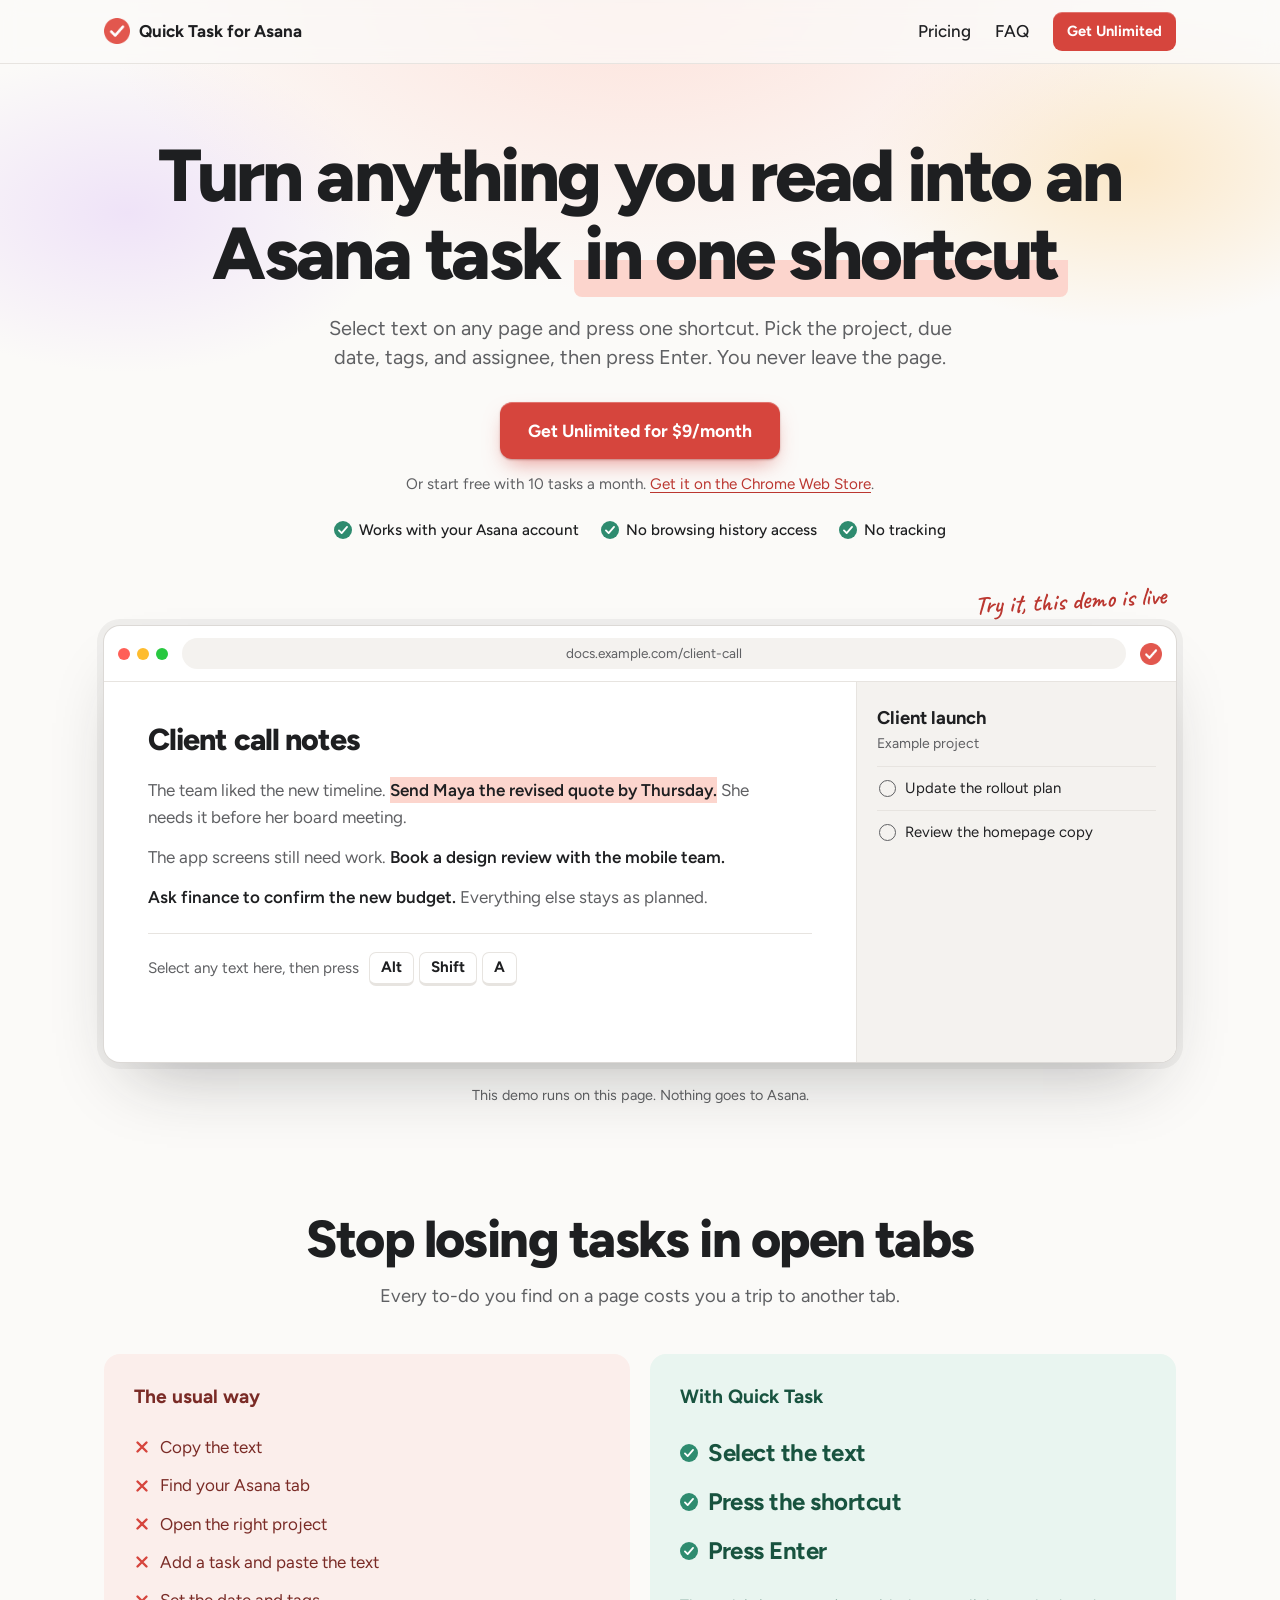
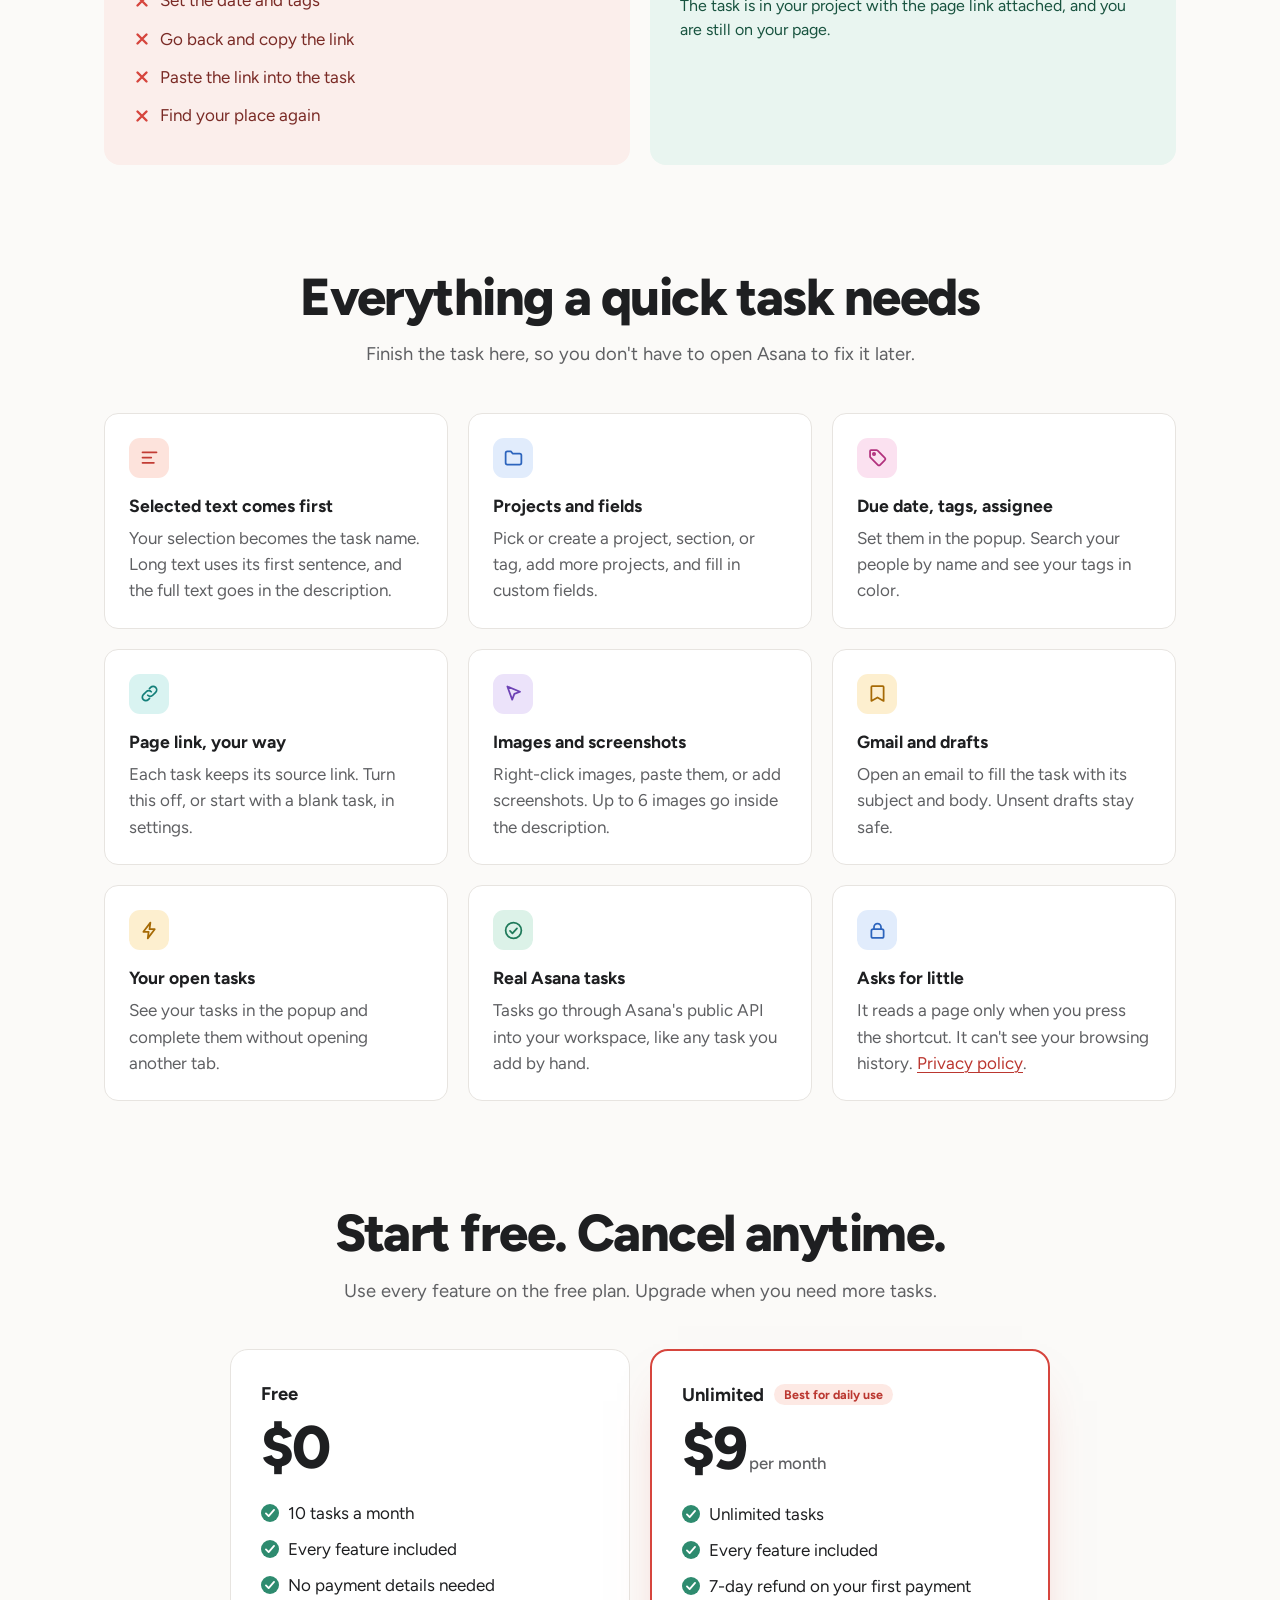
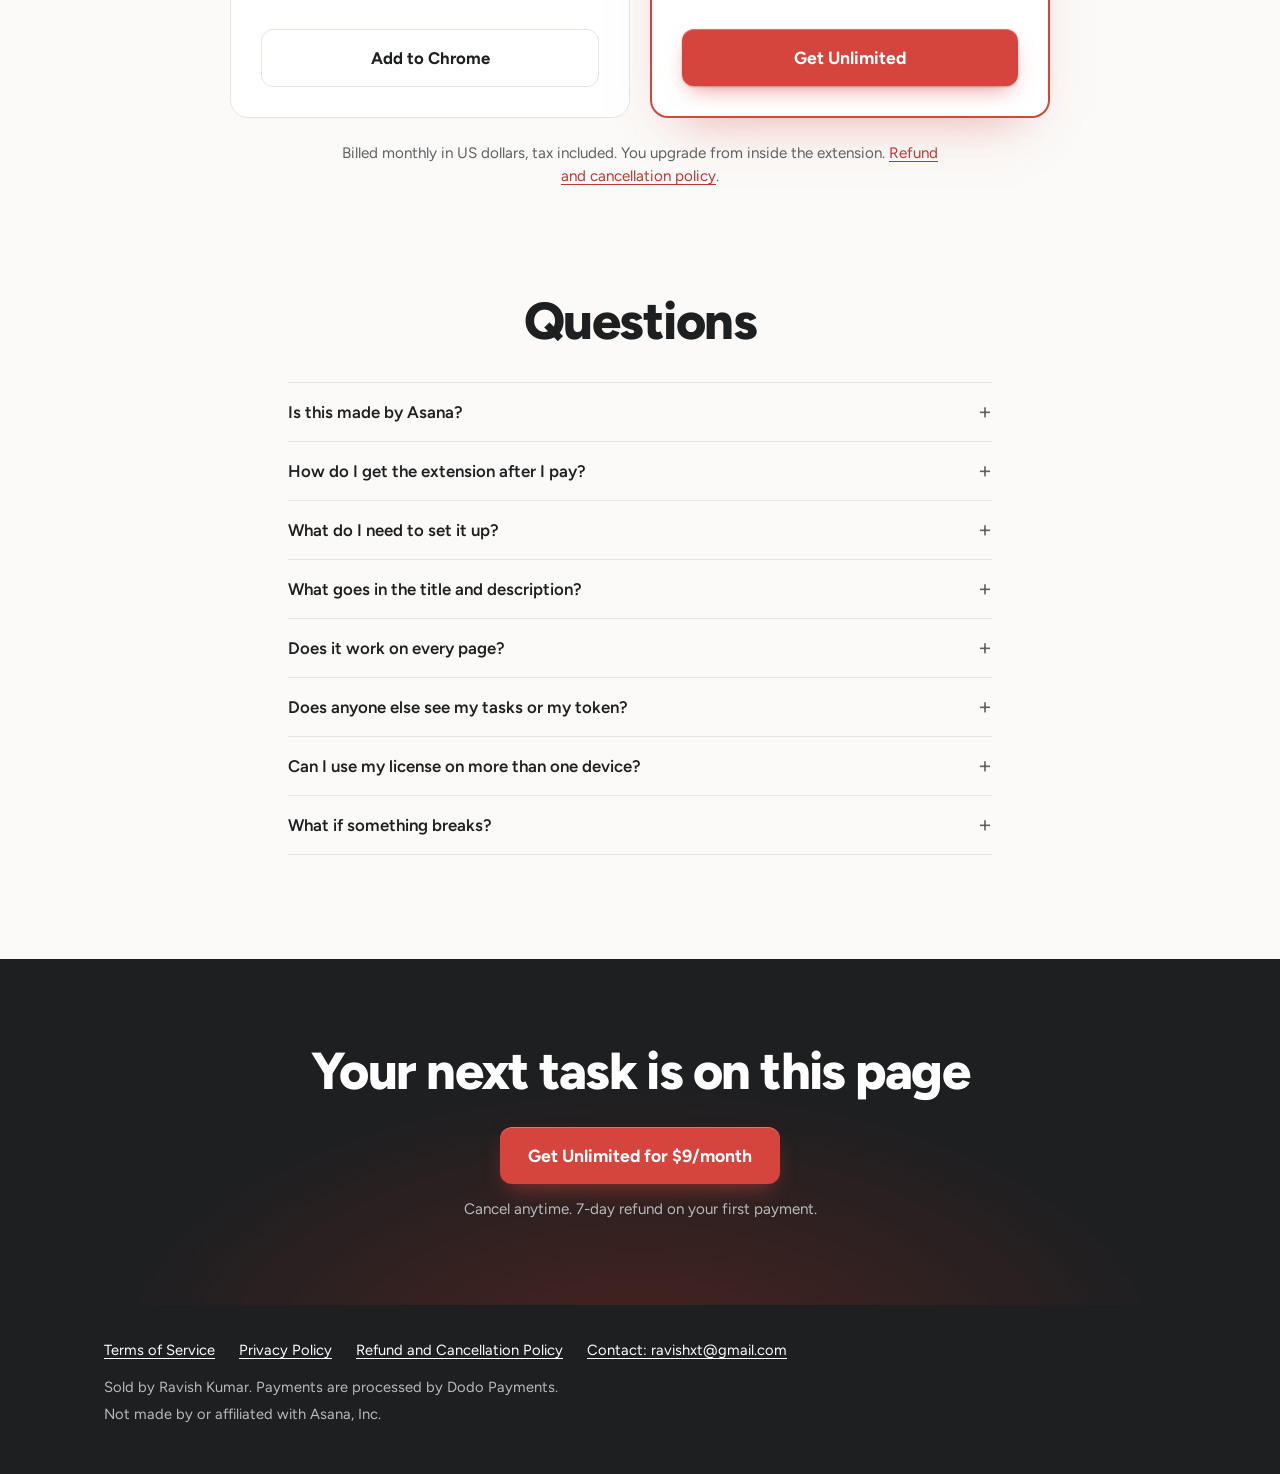
==== commit 5c078855: "feat: link site to Chrome Web Store listing" ====
--- a/index.html
+++ b/index.html
@@ -10,7 +10,7 @@
   <link rel="stylesheet" href="site.css">
 </head>
 <body>
-  <svg width="0" height="0" style="position:absolute" aria-hidden="true">
+  <svg class="sprite" width="0" height="0" aria-hidden="true">
     <symbol id="tick" viewBox="0 0 20 20"><circle cx="10" cy="10" r="10" fill="currentColor"/><path d="M5.5 10.5l3 3 6-7" fill="none" stroke="#fff" stroke-width="2" stroke-linecap="round" stroke-linejoin="round"/></symbol>
     <symbol id="cross" viewBox="0 0 16 16"><path d="M3.5 3.5l9 9m0-9l-9 9" fill="none" stroke="currentColor" stroke-width="2.4" stroke-linecap="round"/></symbol>
     <symbol id="c-text" viewBox="0 0 24 24"><path d="M4 6h16M4 12h10M4 18h13"/></symbol>
@@ -40,7 +40,7 @@
       <h1>Turn anything you read into an Asana task <mark>in one shortcut</mark></h1>
       <p class="lead">Select text on any page and press one shortcut. Pick the project, due date, tags, and assignee, then press Enter. You never leave the page.</p>
       <a class="cta" href="https://checkout.dodopayments.com/buy/pdt_0Nr3dTC6SesxPEz8lpzmD?quantity=1&amp;redirect_url=https%3A%2F%2Fquicktask.ravishxt.com%2Fthanks">Get Unlimited for $9/month</a>
-      <p class="fine">Or start free with 10 tasks a month. Chrome Web Store listing coming soon.</p>
+      <p class="fine">Or start free with 10 tasks a month. <a href="https://chromewebstore.google.com/detail/quick-task-for-asana/fpibmdaknlnfhgpfigkmcmgkjjlnffla">Get it on the Chrome Web Store</a>.</p>
       <ul class="badges">
         <li><svg class="tick"><use href="#tick"/></svg>Works with your Asana account</li>
         <li><svg class="tick"><use href="#tick"/></svg>No browsing history access</li>
@@ -159,7 +159,7 @@
             <li><svg class="tick"><use href="#tick"/></svg>Every feature included</li>
             <li><svg class="tick"><use href="#tick"/></svg>No payment details needed</li>
           </ul>
-          <span class="ghost soon">Chrome Web Store listing coming soon</span>
+          <a class="ghost" href="https://chromewebstore.google.com/detail/quick-task-for-asana/fpibmdaknlnfhgpfigkmcmgkjjlnffla">Add to Chrome</a>
         </div>
         <div class="plan plan-paid">
           <h3>Unlimited<span class="badge">Best for daily use</span></h3>
@@ -172,7 +172,7 @@
           <a class="cta" href="https://checkout.dodopayments.com/buy/pdt_0Nr3dTC6SesxPEz8lpzmD?quantity=1&amp;redirect_url=https%3A%2F%2Fquicktask.ravishxt.com%2Fthanks">Get Unlimited</a>
         </div>
       </div>
-      <p class="pricing-note">Coming soon to the Chrome Web Store. Billed monthly in US dollars, tax included. You upgrade from inside the extension. <a href="refund.html">Refund and cancellation policy</a>.</p>
+      <p class="pricing-note">Billed monthly in US dollars, tax included. You upgrade from inside the extension. <a href="refund.html">Refund and cancellation policy</a>.</p>
     </section>
 
     <section class="wrap block" id="questions">
@@ -184,7 +184,7 @@
         </details>
         <details>
           <summary>How do I get the extension after I pay?</summary>
-          <p>Install the extension from the Chrome Web Store first. After you pay, Dodo Payments sends a license key to your email. Paste it into the extension settings to unlock unlimited tasks.</p>
+          <p>Install the extension from the <a href="https://chromewebstore.google.com/detail/quick-task-for-asana/fpibmdaknlnfhgpfigkmcmgkjjlnffla">Chrome Web Store</a> first. After you pay, Dodo Payments sends a license key to your email. Paste it into the extension settings to unlock unlimited tasks.</p>
         </details>
         <details>
           <summary>What do I need to set it up?</summary>
--- a/site.css
+++ b/site.css
@@ -28,6 +28,7 @@
 }
 
 * { box-sizing: border-box; }
+.sprite { position: absolute; }
 
 html { scroll-behavior: smooth; scroll-padding-top: 72px; }
 
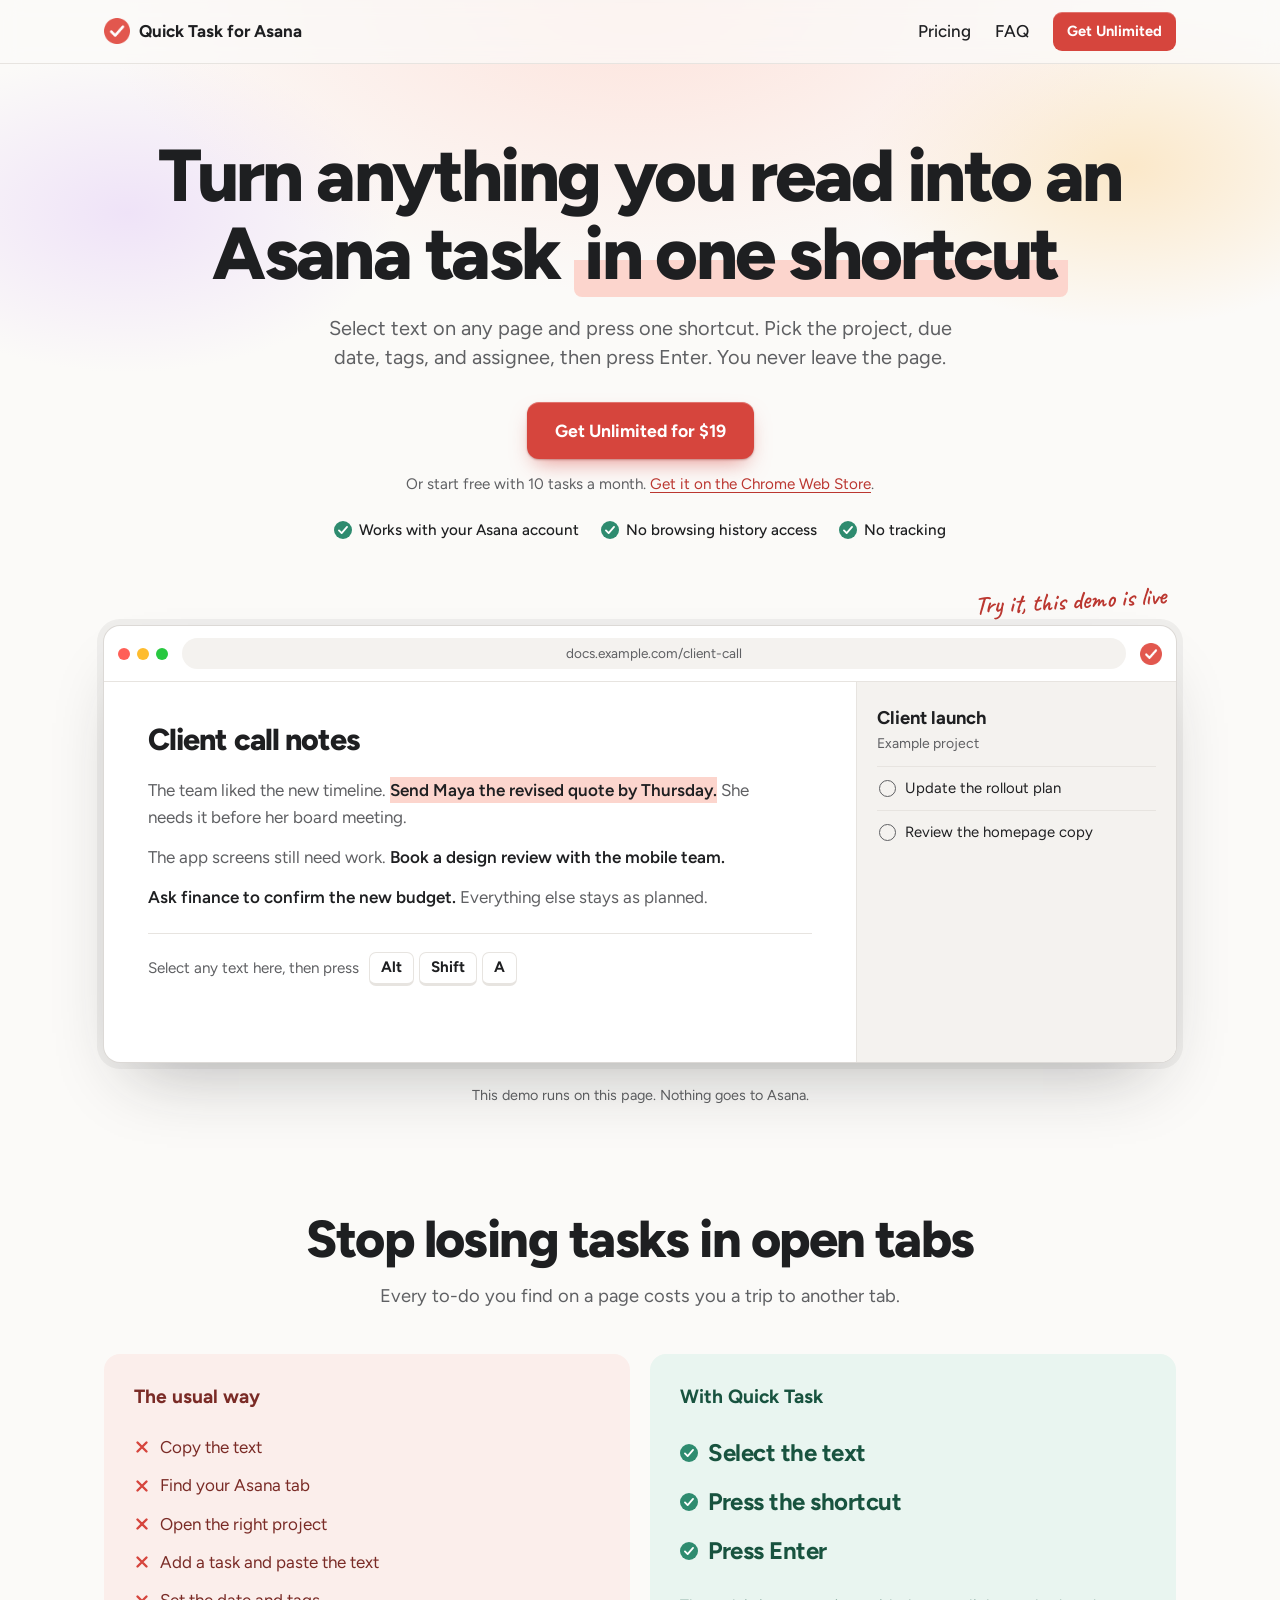
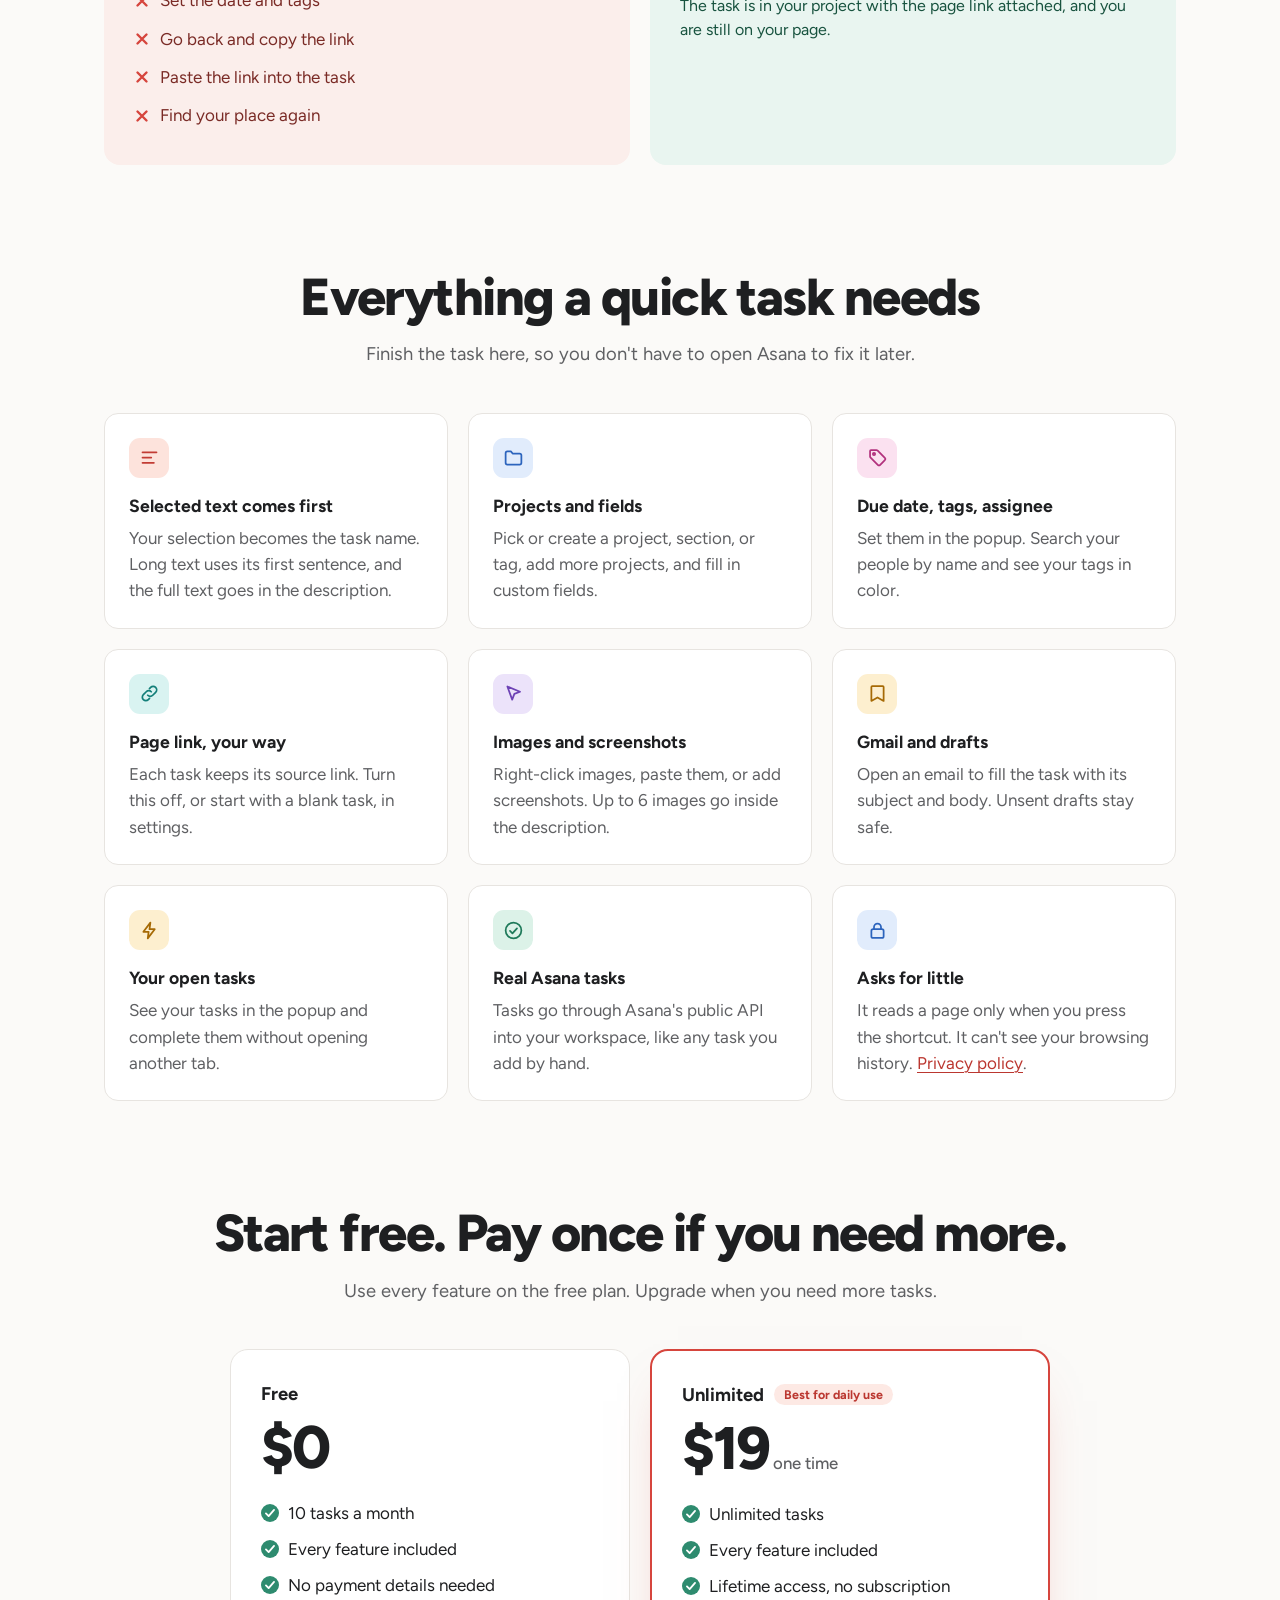
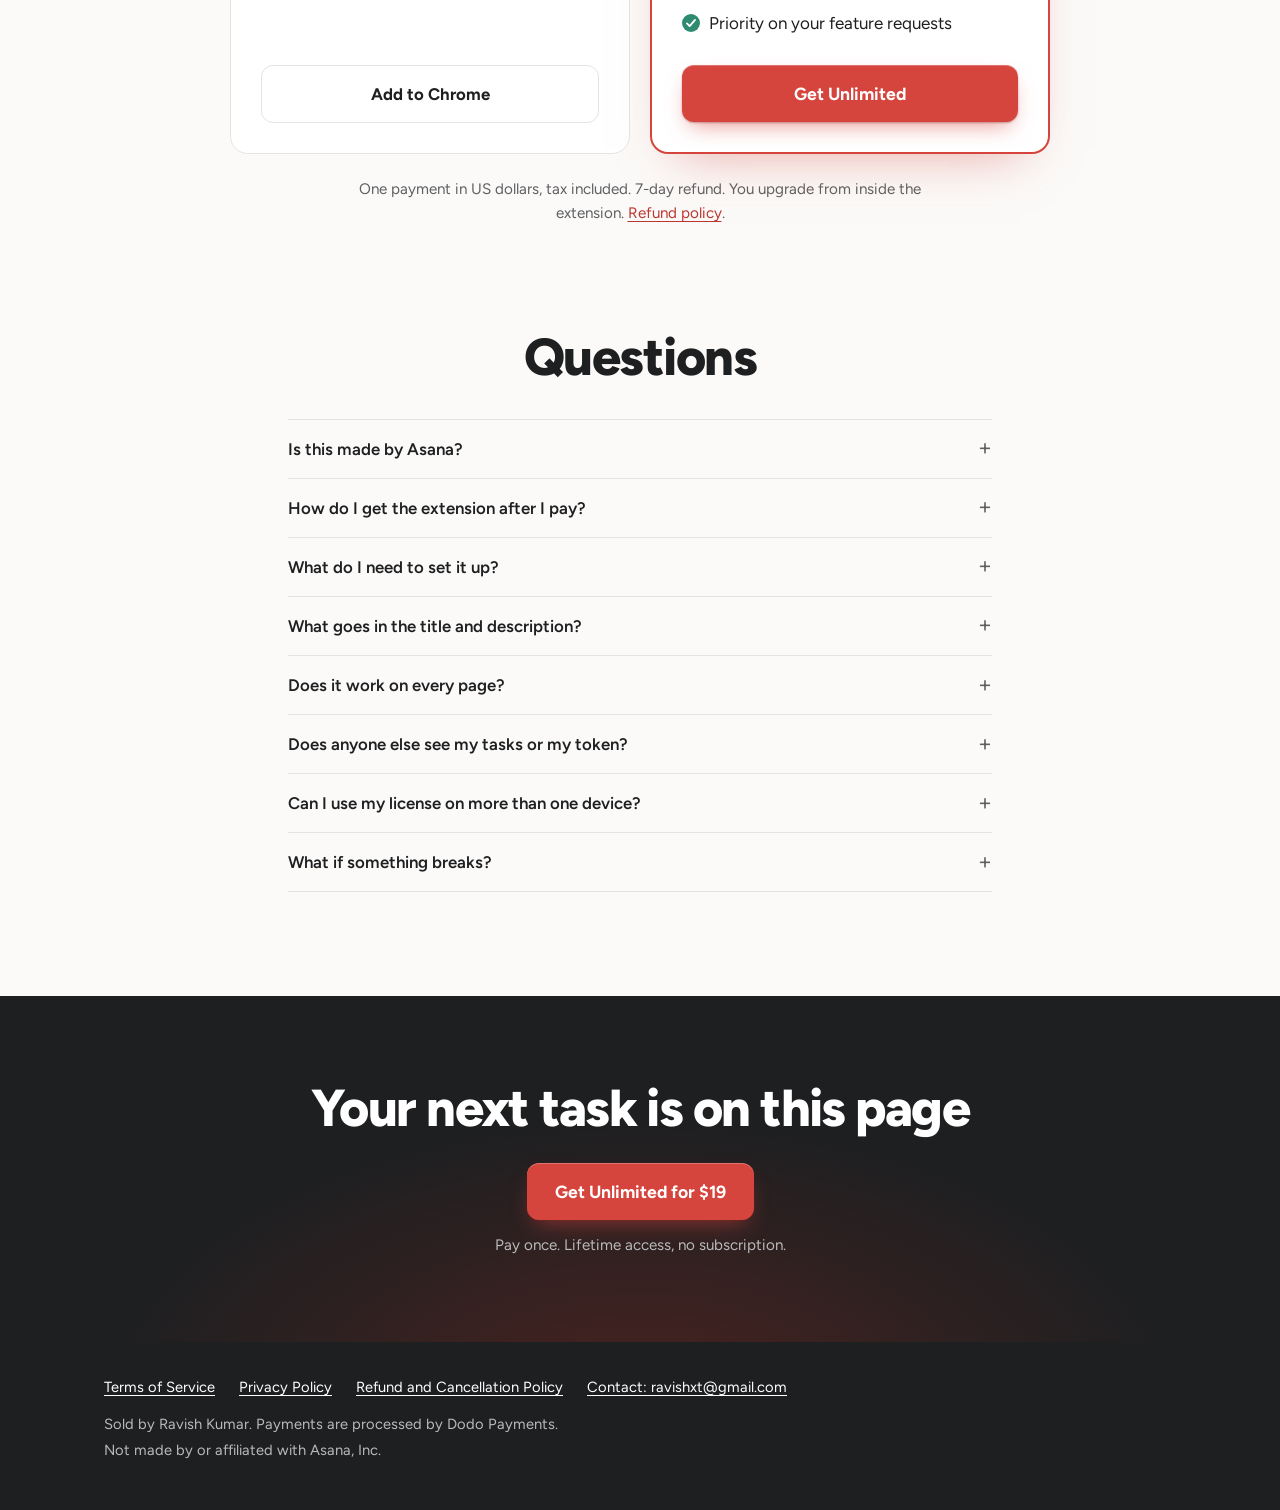
==== commit 8016d031: "feat: switch pricing to $19 lifetime" ====
--- a/index.html
+++ b/index.html
@@ -4,7 +4,8 @@
   <meta charset="utf-8">
   <meta name="viewport" content="width=device-width, initial-scale=1">
   <title>Quick Task for Asana</title>
-  <meta name="description" content="A Chrome extension that turns selected text on any page into an Asana task with project, due date, tags, and assignee. Free for 10 tasks a month, or $9/month for unlimited tasks.">
+  <meta name="description" content="A Chrome extension that turns selected text on any page into an Asana task with project, due date, tags, and assignee. Free for 10 tasks a month, or $19 one time for unlimited tasks.">
+  <link rel="canonical" href="https://quicktask.ravishxt.com/">
   <link rel="icon" href="icon.png">
   <meta name="theme-color" content="#d6453d">
   <link rel="stylesheet" href="site.css">
@@ -26,7 +27,7 @@
 
   <div class="nav-bar">
     <header class="wrap top">
-      <a class="brand" href="index.html"><img src="icon.png" alt="">Quick Task for Asana</a>
+      <a class="brand" href="/"><img src="icon.png" alt="">Quick Task for Asana</a>
       <nav>
         <a href="#pricing">Pricing</a>
         <a href="#questions">FAQ</a>
@@ -39,7 +40,7 @@
     <section class="wrap hero">
       <h1>Turn anything you read into an Asana task <mark>in one shortcut</mark></h1>
       <p class="lead">Select text on any page and press one shortcut. Pick the project, due date, tags, and assignee, then press Enter. You never leave the page.</p>
-      <a class="cta" href="https://checkout.dodopayments.com/buy/pdt_0Nr3dTC6SesxPEz8lpzmD?quantity=1&amp;redirect_url=https%3A%2F%2Fquicktask.ravishxt.com%2Fthanks">Get Unlimited for $9/month</a>
+      <a class="cta" href="https://checkout.dodopayments.com/buy/pdt_0Nr3dTC6SesxPEz8lpzmD?quantity=1&amp;redirect_url=https%3A%2F%2Fquicktask.ravishxt.com%2Fthanks">Get Unlimited for $19</a>
       <p class="fine">Or start free with 10 tasks a month. <a href="https://chromewebstore.google.com/detail/quick-task-for-asana/fpibmdaknlnfhgpfigkmcmgkjjlnffla">Get it on the Chrome Web Store</a>.</p>
       <ul class="badges">
         <li><svg class="tick"><use href="#tick"/></svg>Works with your Asana account</li>
@@ -143,12 +144,12 @@
         <div class="card"><span class="ico amber"><svg><use href="#c-save"/></svg></span><h3>Gmail and drafts</h3><p>Open an email to fill the task with its subject and body. Unsent drafts stay safe.</p></div>
         <div class="card"><span class="ico amber"><svg><use href="#c-bolt"/></svg></span><h3>Your open tasks</h3><p>See your tasks in the popup and complete them without opening another tab.</p></div>
         <div class="card"><span class="ico green"><svg><use href="#c-check"/></svg></span><h3>Real Asana tasks</h3><p>Tasks go through Asana's public API into your workspace, like any task you add by hand.</p></div>
-        <div class="card"><span class="ico blue"><svg><use href="#c-lock"/></svg></span><h3>Asks for little</h3><p>It reads a page only when you press the shortcut. It can't see your browsing history. <a href="privacy.html">Privacy policy</a>.</p></div>
+        <div class="card"><span class="ico blue"><svg><use href="#c-lock"/></svg></span><h3>Asks for little</h3><p>It reads a page only when you press the shortcut. It can't see your browsing history. <a href="/privacy">Privacy policy</a>.</p></div>
       </div>
     </section>
 
     <section class="wrap block" id="pricing">
-      <h2 class="title">Start free. Cancel anytime.</h2>
+      <h2 class="title">Start free. Pay once if you need more.</h2>
       <p class="sub">Use every feature on the free plan. Upgrade when you need more tasks.</p>
       <div class="plans">
         <div class="plan">
@@ -163,16 +164,17 @@
         </div>
         <div class="plan plan-paid">
           <h3>Unlimited<span class="badge">Best for daily use</span></h3>
-          <p class="price">$9<small> per month</small></p>
+          <p class="price">$19<small> one time</small></p>
           <ul>
             <li><svg class="tick"><use href="#tick"/></svg>Unlimited tasks</li>
             <li><svg class="tick"><use href="#tick"/></svg>Every feature included</li>
-            <li><svg class="tick"><use href="#tick"/></svg>7-day refund on your first payment</li>
+            <li><svg class="tick"><use href="#tick"/></svg>Lifetime access, no subscription</li>
+            <li><svg class="tick"><use href="#tick"/></svg>Priority on your feature requests</li>
           </ul>
           <a class="cta" href="https://checkout.dodopayments.com/buy/pdt_0Nr3dTC6SesxPEz8lpzmD?quantity=1&amp;redirect_url=https%3A%2F%2Fquicktask.ravishxt.com%2Fthanks">Get Unlimited</a>
         </div>
       </div>
-      <p class="pricing-note">Billed monthly in US dollars, tax included. You upgrade from inside the extension. <a href="refund.html">Refund and cancellation policy</a>.</p>
+      <p class="pricing-note">One payment in US dollars, tax included. 7-day refund. You upgrade from inside the extension. <a href="/refund">Refund policy</a>.</p>
     </section>
 
     <section class="wrap block" id="questions">
@@ -216,8 +218,8 @@
     <section class="closing">
       <div class="wrap">
         <h2 class="title">Your next task is on this page</h2>
-        <a class="cta" href="https://checkout.dodopayments.com/buy/pdt_0Nr3dTC6SesxPEz8lpzmD?quantity=1&amp;redirect_url=https%3A%2F%2Fquicktask.ravishxt.com%2Fthanks">Get Unlimited for $9/month</a>
-        <p class="fine">Cancel anytime. 7-day refund on your first payment.</p>
+        <a class="cta" href="https://checkout.dodopayments.com/buy/pdt_0Nr3dTC6SesxPEz8lpzmD?quantity=1&amp;redirect_url=https%3A%2F%2Fquicktask.ravishxt.com%2Fthanks">Get Unlimited for $19</a>
+        <p class="fine">Pay once. Lifetime access, no subscription.</p>
       </div>
     </section>
   </main>
@@ -225,9 +227,9 @@
   <footer class="foot">
     <div class="wrap">
       <ul>
-        <li><a href="terms.html">Terms of Service</a></li>
-        <li><a href="privacy.html">Privacy Policy</a></li>
-        <li><a href="refund.html">Refund and Cancellation Policy</a></li>
+        <li><a href="/terms">Terms of Service</a></li>
+        <li><a href="/privacy">Privacy Policy</a></li>
+        <li><a href="/refund">Refund and Cancellation Policy</a></li>
         <li><a href="mailto:ravishxt@gmail.com">Contact: ravishxt@gmail.com</a></li>
       </ul>
       <p>Sold by Ravish Kumar. Payments are processed by Dodo Payments.</p>
--- a/site.css
+++ b/site.css
@@ -322,6 +322,9 @@
 .key-row { display: flex; flex-wrap: wrap; align-items: center; justify-content: space-between; gap: 12px; }
 .key-row code { font-size: 1.05rem; overflow-wrap: anywhere; }
 .key-row .cta { border: 0; cursor: pointer; font-family: inherit; }
+.auto-status { margin: 0 0 20px; padding: 14px 18px; border-radius: 12px; background: var(--tint); font-weight: 600; }
+.auto-status[hidden], .next-steps[hidden] { display: none; }
+.auto-status.done { background: #e3f4ec; color: #18533f; }
 .next-steps { margin: 0 0 24px; padding-left: 22px; }
 .next-steps li { margin-bottom: 10px; }
 
